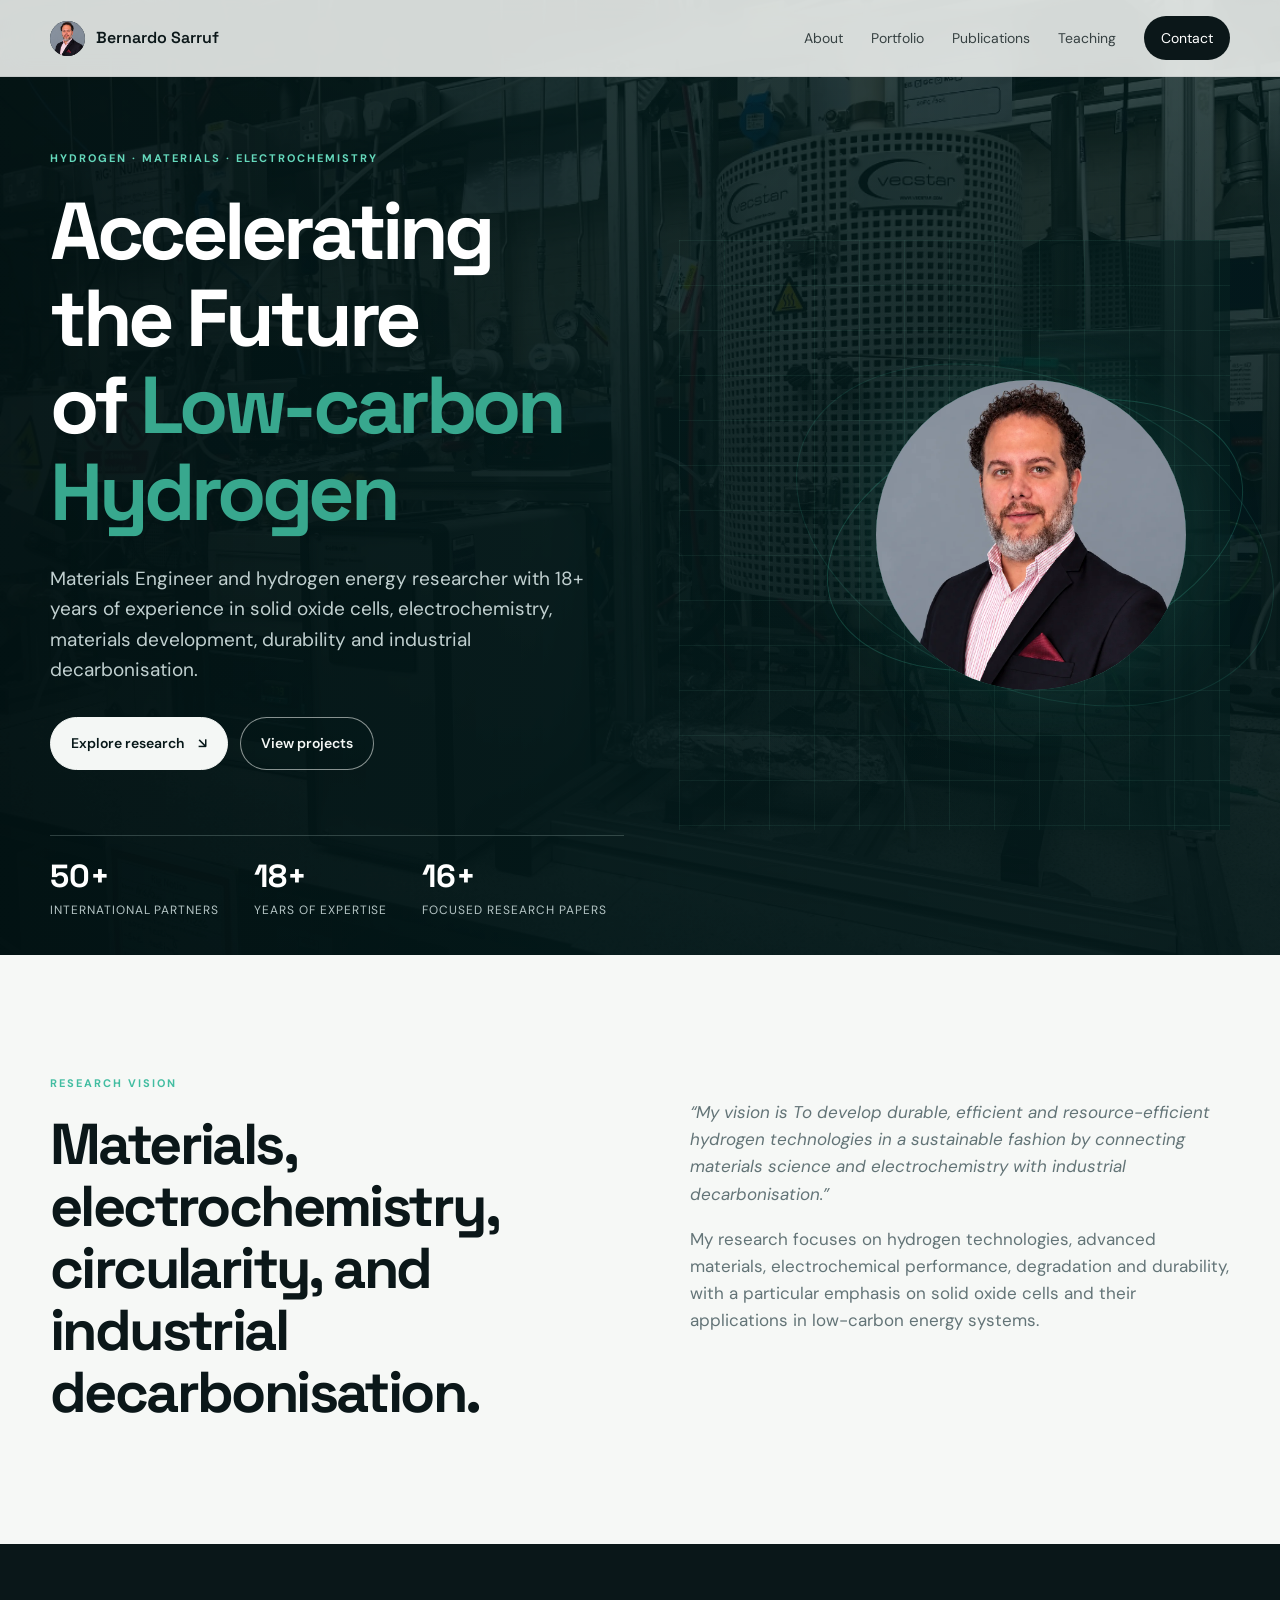
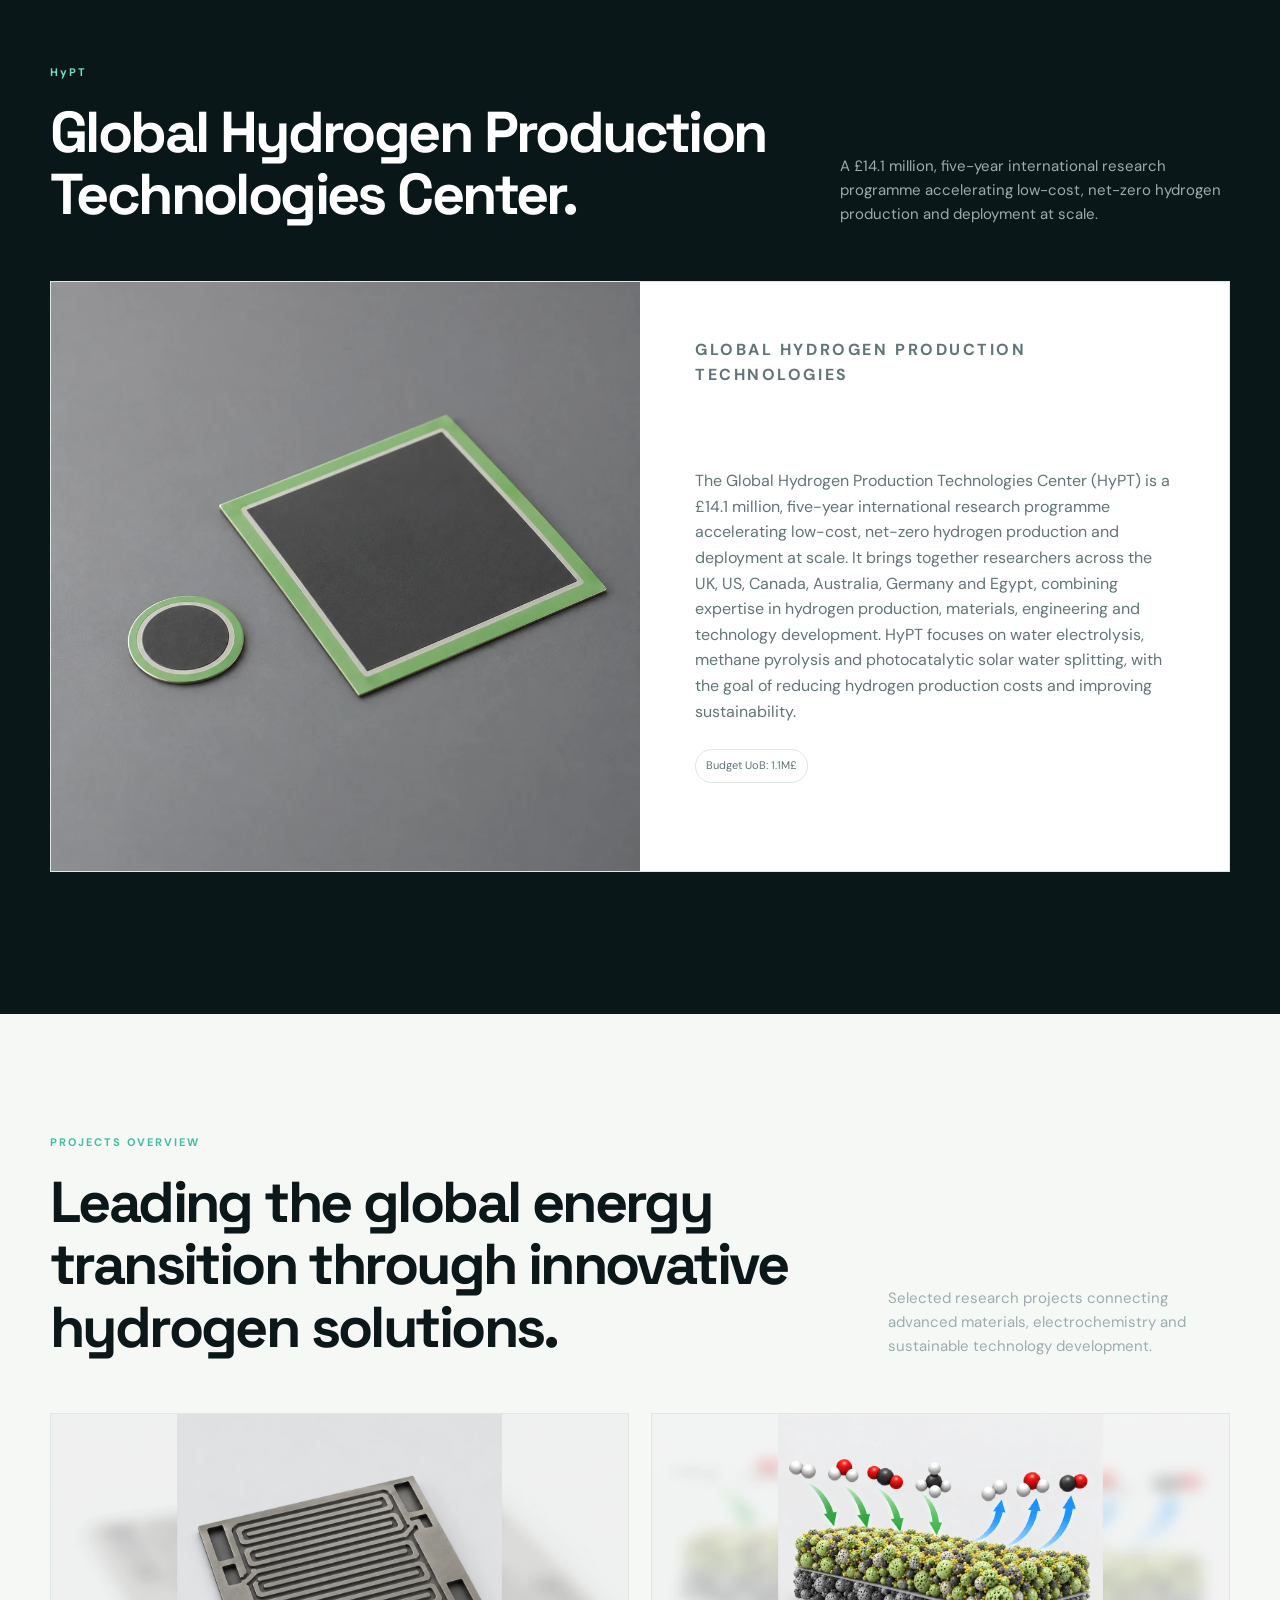
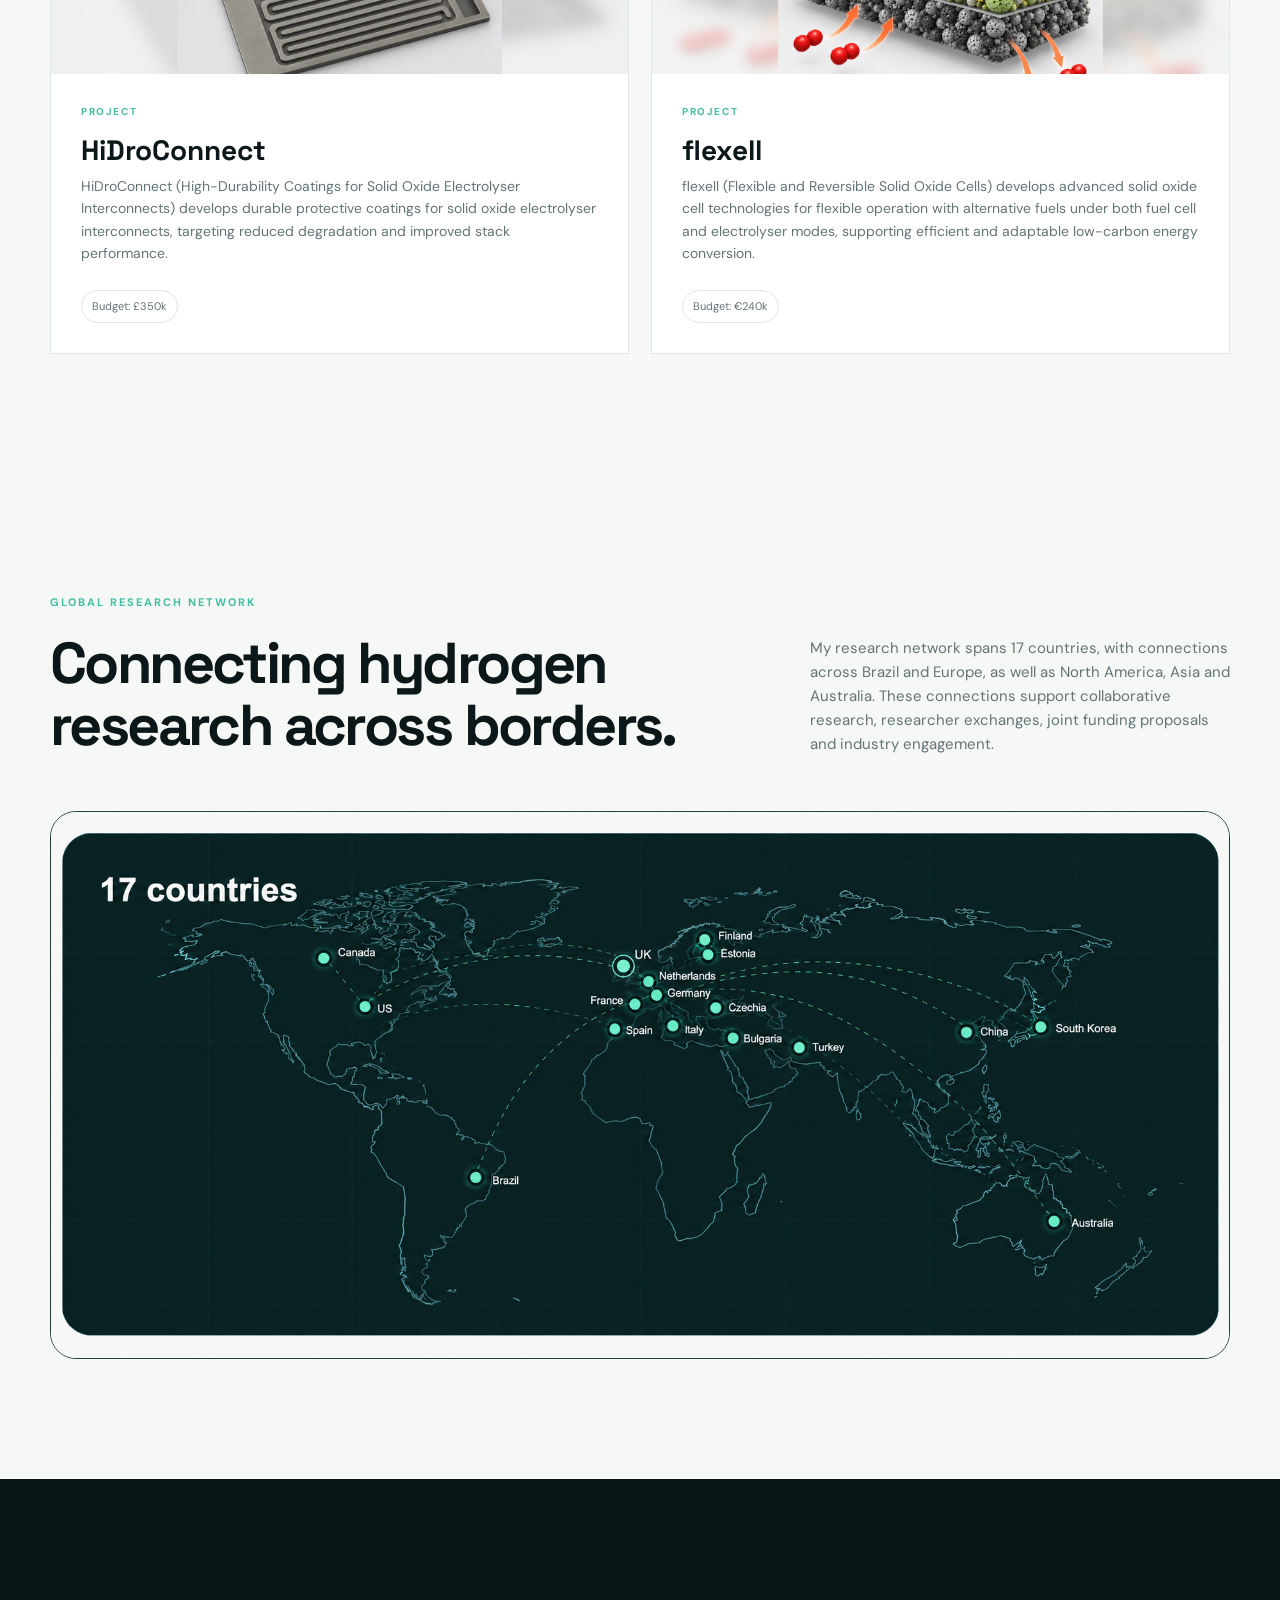
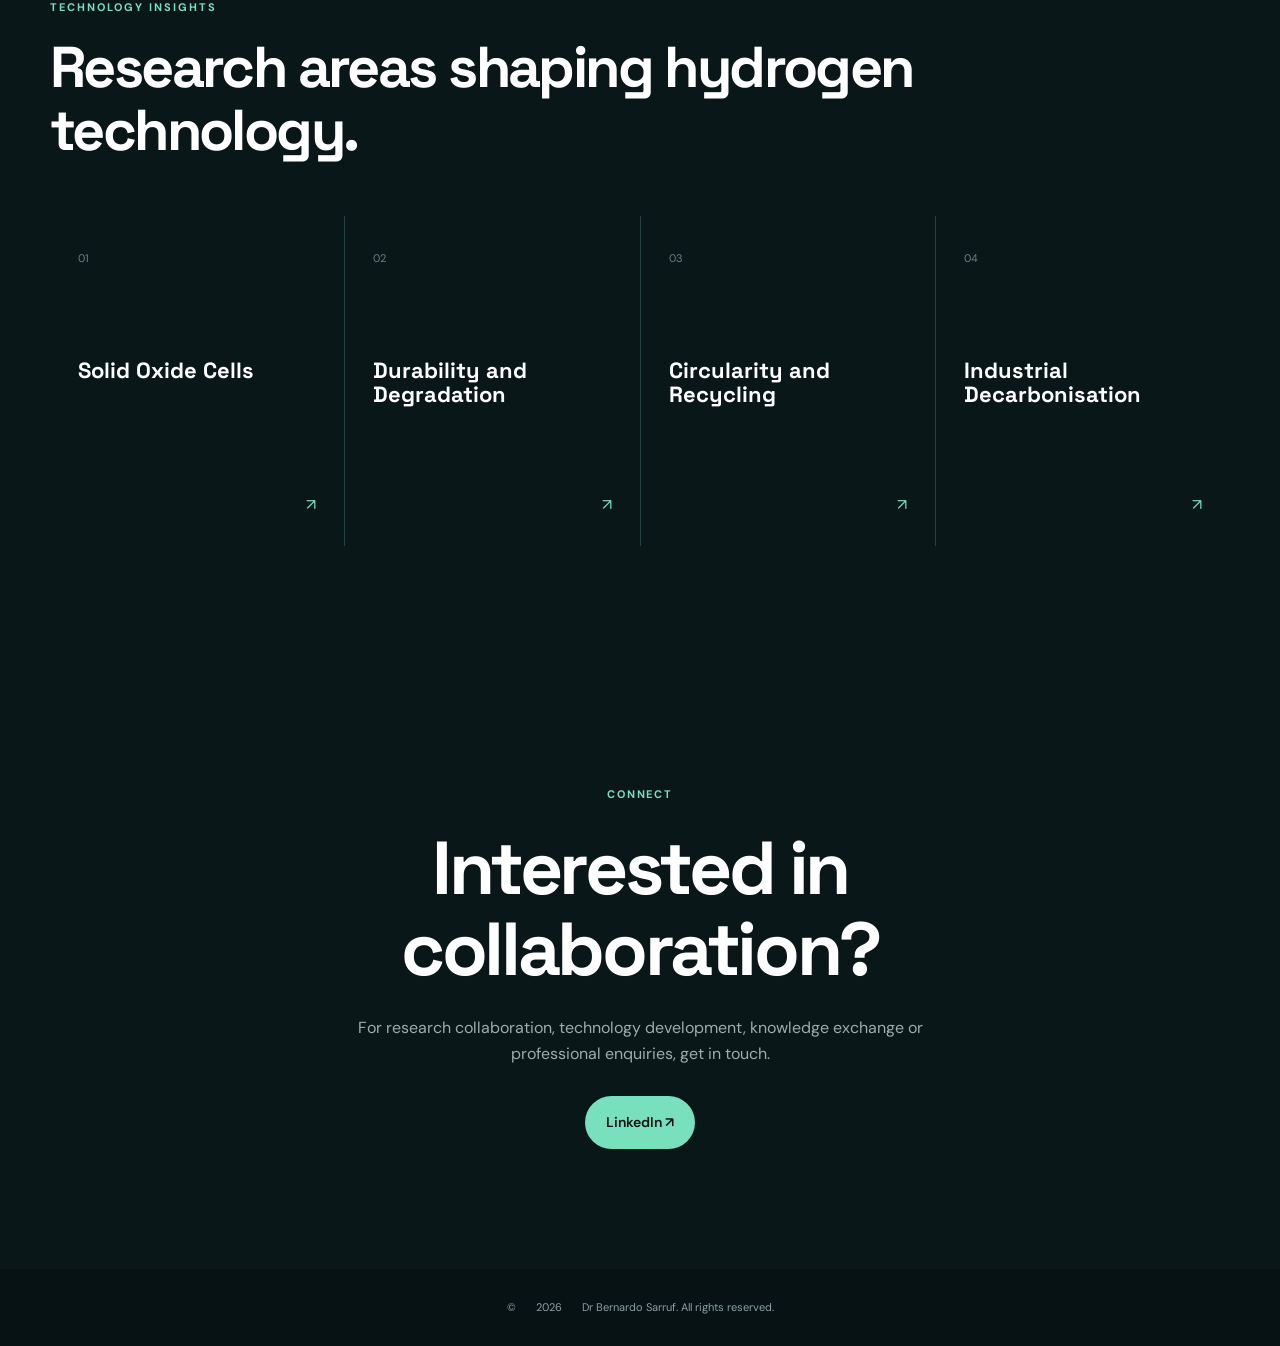
==== index.html @ 714302b7 "Add files via upload" ====
<!DOCTYPE html>
<html lang="en">
<head>
  <meta charset="UTF-8">
  <meta name="viewport" content="width=device-width, initial-scale=1.0">
  <meta name="description" content="Dr Bernardo Sarruf — low-carbon hydrogen research, solid oxide cells, electrochemistry, materials science and industrial decarbonisation.">
  <title>Dr Bernardo Sarruf | Low-Carbon Hydrogen Research</title>
  <link rel="preconnect" href="https://fonts.googleapis.com">
  <link rel="preconnect" href="https://fonts.gstatic.com" crossorigin>
  <link href="https://fonts.googleapis.com/css2?family=DM+Sans:wght@400;500;600;700&family=Space+Grotesk:wght@400;500;600;700&display=swap" rel="stylesheet">
  <link rel="stylesheet" href="css/style.css">
</head>
<body>
  <header class="site-header" id="top">
    <nav class="nav container" aria-label="Main navigation">
      <a class="brand" href="index.html" aria-label="Bernardo Sarruf home">
        <span class="brand-mark"><img src="assets/bernardo-header.png" alt="Dr Bernardo Sarruf"></span>
        <span>Bernardo Sarruf</span>
      </a>
      <button class="menu-toggle" aria-label="Open menu" aria-expanded="false">☰</button>
      <div class="nav-links">
        <a href="about.html">About</a>
        <a href="projects.html">Portfolio</a>
        <a href="research.html">Publications</a>
        <a href="teaching.html">Teaching</a>
        <a class="nav-cta" href="contact.html">Contact</a>
      </div>
    </nav>
  </header>

  <main>
    <!-- HERO — content transferred from the Wix Home -->
    <section class="hero">
      <div class="hero-grid container">
        <div class="hero-copy">
          <p class="eyebrow">HYDROGEN · MATERIALS · ELECTROCHEMISTRY</p>
          <h1>Accelerating the Future<br>of <span>Low-carbon Hydrogen</span></h1>
          <p class="hero-text">
            Materials Engineer and hydrogen energy researcher with 18+ years of experience in solid oxide cells, electrochemistry, materials development, durability and industrial decarbonisation.
          </p>
          <div class="hero-actions">
            <a class="button button-primary" href="research.html">Explore research <span>↘</span></a>
            <a class="button button-ghost" href="projects.html">View projects</a>
          </div>
          <div class="hero-meta">
            <div><strong>50+</strong><span>International Partners</span></div>
            <div><strong>18+</strong><span>Years of Expertise</span></div>
            <div><strong>16+</strong><span>Focused Research Papers</span></div>
          </div>
        </div>
        <div class="hero-visual hero-photo" aria-label="Hydrogen research laboratory and Dr Bernardo Sarruf">
          <div class="hero-photo-overlay"></div>
          <div class="hero-portrait-wrap">
            <div class="hero-portrait-ring"></div>
            <img class="hero-portrait" src="assets/bernardo-portrait.webp" alt="Dr Bernardo Sarruf" fetchpriority="high">
          </div>
          <div class="hero-photo-orbit orbit-a"></div>
          <div class="hero-photo-orbit orbit-b"></div>
        </div>
      </div>
    </section>

    <!-- RESEARCH VISION -->
    <section class="section intro-section" id="vision">
      <div class="container two-col">
        <div>
          <p class="eyebrow">RESEARCH VISION</p>
          <h2>Materials, electrochemistry, circularity, and industrial decarbonisation.</h2>
        </div>
        <div class="section-copy research-vision-copy">
          <p>
            <em>“My vision is To develop durable, efficient and resource-efficient hydrogen technologies in a sustainable fashion by connecting materials science and electrochemistry with industrial decarbonisation.”</em>
          </p>
          <p>
            My research focuses on hydrogen technologies, advanced materials, electrochemical performance, degradation and durability, with a particular emphasis on solid oxide cells and their applications in low-carbon energy systems.
          </p>
        </div>
      </div>
    </section>

    <!-- HYPT -->
    <section class="section dark-section" id="hypt">
      <div class="container">
        <div class="section-heading">
          <div>
            <p class="eyebrow light">HyPT</p>
            <h2>Global Hydrogen Production Technologies Center.</h2>
          </div>
          <p class="heading-note">A £14.1 million, five-year international research programme accelerating low-cost, net-zero hydrogen production and deployment at scale.</p>
        </div>
        <div class="feature-project">
          <div class="project-visual hydrogencent scroll-image">
            <img src="assets/projects/hypt.webp" alt="Hydrogen production technology illustration" loading="lazy">
          </div>
          <div class="project-content">
            <p class="project-tag">GLOBAL HYDROGEN PRODUCTION TECHNOLOGIES</p>
            <h3>HyPT</h3>
            <p>
              The Global Hydrogen Production Technologies Center (HyPT) is a £14.1 million, five-year international research programme accelerating low-cost, net-zero hydrogen production and deployment at scale. It brings together researchers across the UK, US, Canada, Australia, Germany and Egypt, combining expertise in hydrogen production, materials, engineering and technology development. HyPT focuses on water electrolysis, methane pyrolysis and photocatalytic solar water splitting, with the goal of reducing hydrogen production costs and improving sustainability.
            </p>
            <div class="project-facts"><span>Budget UoB: 1.1M£</span></div>
          </div>
        </div>
      </div>
    </section>

    <!-- PROJECTS OVERVIEW -->
    <section class="section" id="projects">
      <div class="container">
        <div class="section-heading">
          <div>
            <p class="eyebrow">PROJECTS OVERVIEW</p>
            <h2>Leading the global energy transition through innovative hydrogen solutions.</h2>
          </div>
          <p class="heading-note">Selected research projects connecting advanced materials, electrochemistry and sustainable technology development.</p>
        </div>

        <div class="project-grid">
          <article class="project-card">
            <div class="mini-visual image-visual scroll-image"><img src="assets/projects/hidroconnect.webp" alt="HiDroConnect coated interconnect illustration" loading="lazy"></div>
            <div class="project-body">
              <p class="project-tag">PROJECT</p>
              <h3>HiDroConnect</h3>
              <p>HiDroConnect (High-Durability Coatings for Solid Oxide Electrolyser Interconnects) develops durable protective coatings for solid oxide electrolyser interconnects, targeting reduced degradation and improved stack performance.</p>
              <div class="project-facts"><span>Budget: £350k</span></div>
            </div>
          </article>
          <article class="project-card">
            <div class="mini-visual image-visual scroll-image"><img src="assets/projects/flexell.webp" alt="FLEXELL solid oxide cell illustration" loading="lazy"></div>
            <div class="project-body">
              <p class="project-tag">PROJECT</p>
              <h3>flexell</h3>
              <p>flexell (Flexible and Reversible Solid Oxide Cells) develops advanced solid oxide cell technologies for flexible operation with alternative fuels under both fuel cell and electrolyser modes, supporting efficient and adaptable low-carbon energy conversion.</p>
              <div class="project-facts"><span>Budget: €240k</span></div>
            </div>
          </article>
        </div>
      </div>
    </section>

    <!-- GLOBAL NETWORK — retains the map from the original ZIP -->
    <section class="section network-section" id="network">
      <div class="container">
        <div class="network-head">
          <div>
            <p class="eyebrow">GLOBAL RESEARCH NETWORK</p>
            <h2>Connecting hydrogen research across borders.</h2>
          </div>
          <p>My research network spans 17 countries, with connections across Brazil and Europe, as well as North America, Asia and Australia. These connections support collaborative research, researcher exchanges, joint funding proposals and industry engagement.</p>
        </div>
        <div class="map-card network-map-card scroll-image">
          <img src="assets/network-map.png" alt="Research network across 17 countries including Brazil, the UK, European countries, North America, China, South Korea, Turkey and Australia" loading="lazy">
        </div>
      </div>
    </section>

    <!-- TECHNOLOGY INSIGHTS -->
    <section class="section dark-section" id="insights">
      <div class="container">
        <div class="section-heading">
          <div>
            <p class="eyebrow light">TECHNOLOGY INSIGHTS</p>
            <h2>Research areas shaping hydrogen technology.</h2>
          </div>
        </div>
        <div class="research-grid">
          <article class="research-card">
            <span class="card-number">01</span>
            <h3>Solid Oxide Cells</h3>
            <ul class="research-details">
              <li>Materials development</li>
              <li>Characterisation</li>
              <li>Electrochemical Assessment</li>
            </ul>
            <span class="card-arrow">↗</span>
          </article>
          <article class="research-card">
            <span class="card-number">02</span>
            <h3>Durability and Degradation</h3>
            <ul class="research-details">
              <li>Long term Assessment</li>
              <li>Degradation rate</li>
              <li>Durability improvement</li>
            </ul>
            <span class="card-arrow">↗</span>
          </article>
          <article class="research-card">
            <span class="card-number">03</span>
            <h3>Circularity and Recycling</h3>
            <ul class="research-details">
              <li>Cell scrap recycling</li>
              <li>Stack End of Life recycling</li>
            </ul>
            <span class="card-arrow">↗</span>
          </article>
          <article class="research-card">
            <span class="card-number">04</span>
            <h3>Industrial Decarbonisation</h3>
            <ul class="research-details">
              <li>Iron ore enrichment</li>
              <li>Direct iron oxide reduction</li>
            </ul>
            <span class="card-arrow">↗</span>
          </article>
        </div>
      </div>
    </section>

    <section class="cta-section" id="contact">
      <div class="container cta-inner">
        <p class="eyebrow light">CONNECT</p>
        <h2>Interested in collaboration?</h2>
        <p>For research collaboration, technology development, knowledge exchange or professional enquiries, get in touch.</p>
        <div class="cta-actions">
          <a class="button button-light" href="https://www.linkedin.com/in/bernardo-sarruf/" target="_blank" rel="noopener">LinkedIn ↗</a>
        </div>
      </div>
    </section>
  </main>

  <footer class="footer"><div class="container footer-inner">© <span id="year"></span> Dr Bernardo Sarruf. All rights reserved.</div></footer>

  <script src="js/script.js"></script>
</body>
</html>
---- css/style.css ----
*{box-sizing:border-box;margin:0;padding:0}
:root{--ink:#0b1719;--muted:#637477;--line:#dfe7e5;--paper:#f6f8f6;--white:#fff;--accent:#78e0bd;--accent2:#42bda1;--dark:#0a1719;--max:1180px}
html{scroll-behavior:smooth}
body{font-family:"DM Sans",sans-serif;color:var(--ink);background:var(--paper);line-height:1.6}
h1,h2,h3,.brand{font-family:"Space Grotesk",sans-serif}
h1,h2,h3{line-height:1.08}
a{color:inherit;text-decoration:none}
.container{width:min(calc(100% - 48px),var(--max));margin:auto}
.site-header{position:fixed;z-index:20;top:0;left:0;right:0;background:rgba(246,248,246,.86);backdrop-filter:blur(14px);border-bottom:1px solid rgba(11,23,25,.08)}
.nav{height:76px;display:flex;align-items:center;justify-content:space-between}
.brand{font-weight:600;display:flex;align-items:center;gap:11px}
.brand-mark{width:35px;height:35px;border-radius:50%;display:grid;place-items:center;background:var(--ink);color:var(--accent);font-size:12px;font-weight:700}
.nav-links{display:flex;gap:28px;align-items:center;font-size:14px}
.nav-links a{opacity:.78;transition:.2s}.nav-links a:hover{opacity:1}.nav-links a.active{opacity:1;font-weight:700}
.nav-cta{background:var(--ink);color:#fff!important;padding:11px 17px;border-radius:100px;opacity:1!important;transition:transform .2s,box-shadow .25s,background .25s}.nav-cta:hover{transform:translateY(-1px);background:#142527;box-shadow:0 0 18px rgba(120,224,189,.22),0 5px 18px rgba(11,23,25,.16)}
.menu-toggle{display:none;border:0;background:none;font-size:24px}
.hero{min-height:100vh;padding:150px 0 35px;position:relative;overflow:hidden;background:#061b1c url("../assets/lab-background.webp") center center/cover no-repeat;color:#fff}.hero:before{content:"";position:absolute;inset:0;background:linear-gradient(90deg,rgba(2,18,19,.94) 0%,rgba(3,24,25,.84) 45%,rgba(3,25,26,.70) 100%),linear-gradient(180deg,rgba(8,76,65,.20),rgba(2,18,19,.84));pointer-events:none}.hero-grid,.hero-bottom{position:relative;z-index:1}
.hero-grid{display:grid;grid-template-columns:1.02fr .98fr;gap:55px;align-items:center;min-height:650px}
.eyebrow{font-size:11px;font-weight:700;letter-spacing:.18em;color:var(--accent2);margin-bottom:20px}
.eyebrow.light{color:var(--accent)}
.hero .eyebrow{color:#65d9bc}.hero h1{color:#fff;font-size:clamp(48px,6.3vw,82px);letter-spacing:-.055em;max-width:760px}
.hero h1 span{color:#38a88e}
.hero-text{font-size:19px;color:#c1d0d0;max-width:650px;margin:28px 0 32px}
.hero-actions{display:flex;gap:12px;flex-wrap:wrap}.hero .button-primary{background:#f4f7f5;color:#071819;border-color:#f4f7f5}.hero .button-ghost{color:#f4f7f5;border-color:rgba(244,247,245,.55);background:rgba(4,24,25,.18)}
.button{display:inline-flex;align-items:center;gap:14px;border-radius:100px;padding:14px 20px;font-weight:600;font-size:14px;border:1px solid transparent;transition:.2s}
.button-primary{background:var(--ink);color:#fff}.button-primary:hover{transform:translateY(-2px)}
.button-ghost{border-color:var(--line)}.button-ghost:hover{border-color:var(--ink)}
.hero-meta{display:flex;gap:35px;margin-top:65px;padding-top:24px;border-top:1px solid rgba(197,221,219,.22)}
.hero-meta div{display:flex;flex-direction:column}.hero-meta strong{font-family:"Space Grotesk";font-size:32px;line-height:1}.hero-meta span{font-size:12px;color:#b5c5c5;text-transform:uppercase;letter-spacing:.08em;margin-top:9px}
.hero-visual{height:590px;position:relative;border:0;border-radius:32px;overflow:visible;background:transparent;box-shadow:none}
.hero-photo-overlay{position:absolute;inset:0;background:transparent}
.hero-photo:after{content:"";position:absolute;inset:0;background:linear-gradient(90deg,transparent 0%,rgba(7,28,29,.08) 45%,rgba(5,30,30,.76) 100%);pointer-events:none}
.hero-portrait-wrap{position:absolute;z-index:3;width:310px;height:310px;right:8%;top:50%;transform:translateY(-50%);border-radius:50%;display:grid;place-items:center;overflow:hidden;background:rgba(4,27,28,.42);box-shadow:0 0 80px rgba(56,168,142,.18)}
.hero-portrait-ring{position:absolute;inset:-2px;border:2px solid rgba(92,226,193,.82);border-radius:50%;box-shadow:0 0 30px rgba(92,226,193,.18)}
.hero-portrait{width:100%;height:100%;object-fit:cover;border-radius:50%;object-position:50% 44%;transform:scale(1.12);filter:saturate(.92) contrast(1.03)}
.hero-photo-orbit{position:absolute;z-index:2;border:1px solid rgba(71,204,174,.22);border-radius:50%;pointer-events:none}
.hero-photo-orbit.orbit-a{width:430px;height:250px;right:-20px;top:50%;transform:translateY(-50%) rotate(-18deg)}
.hero-photo-orbit.orbit-b{width:500px;height:310px;right:-55px;top:50%;transform:translateY(-50%) rotate(22deg);border-color:rgba(71,204,174,.13)}
.hero-visual:before{content:"";position:absolute;inset:0;z-index:1;background-image:linear-gradient(rgba(120,224,189,.07) 1px,transparent 1px),linear-gradient(90deg,rgba(120,224,189,.07) 1px,transparent 1px);background-size:45px 45px;pointer-events:none}

.hero-bottom{display:flex;align-items:center;gap:15px;font-size:9px;letter-spacing:.15em;color:var(--muted)}.scroll-line{width:55px;height:1px;background:var(--line)}
.section{padding:120px 0}.two-col{display:grid;grid-template-columns:1fr 1fr;gap:100px}
h2{font-size:clamp(38px,4.5vw,62px);letter-spacing:-.045em}
.section-copy{color:var(--muted);font-size:17px}.research-vision-copy{padding-top:24px}.section-copy p+p{margin-top:18px}
.link-row{margin-top:30px;color:var(--ink);font-weight:600}.link-row a:hover{text-decoration:underline}
.dark-section{background:var(--dark);color:#fff}.section-heading,.network-head{display:flex;justify-content:space-between;gap:60px;align-items:end;margin-bottom:55px}.heading-note{max-width:390px;color:#9eacad;font-size:15px}
.research-grid{display:grid;grid-template-columns:repeat(4,1fr);gap:1px;background:#294043}
.research-card{background:var(--dark);min-height:330px;padding:28px;position:relative;transition:.25s;overflow:hidden}.research-card:hover{background:#112426;transform:translateY(-4px)}
.card-number{font-size:11px;color:#688184}.research-card h3{font-size:22px;margin:90px 0 0;transition:.25s}.research-details{list-style:none;margin:22px 0 0;padding:0;color:#9eacad;font-size:14px;line-height:1.8;opacity:0;transform:translateY(12px);transition:.3s ease;pointer-events:none}.research-details li{position:relative;padding-left:15px}.research-details li:before{content:"";position:absolute;left:0;top:.72em;width:4px;height:4px;border-radius:50%;background:var(--accent)}.research-card:hover h3{margin-top:45px}.research-card:hover .research-details{opacity:1;transform:translateY(0)}.card-arrow{position:absolute;right:28px;bottom:28px;color:var(--accent);transition:.25s}.research-card:hover .card-arrow{transform:translate(3px,-3px)}
.feature-project{display:grid;grid-template-columns:1fr 1fr;border:1px solid var(--line);background:#fff;margin-bottom:22px}.project-visual{min-height:390px;position:relative;display:grid;place-items:center;overflow:hidden;background:#0d2426;color:var(--accent)}.project-visual img{width:100%;height:100%;object-fit:cover;display:block}.project-visual.hydrogencent{background:#eef2f0}.project-visual.hydrogencent img{object-fit:cover}.project-visual>span{font:600 80px "Space Grotesk";letter-spacing:-.07em;position:relative;z-index:2}.rings{position:absolute;width:500px;height:500px;border:1px solid rgba(120,224,189,.25);border-radius:50%}.rings:before,.rings:after{content:"";position:absolute;border:1px solid rgba(120,224,189,.18);border-radius:50%;inset:70px}.rings:after{inset:145px}.project-content{padding:55px}.project-tag{font-size:10px;letter-spacing:.16em;font-weight:700;color:var(--accent2);margin-bottom:15px}.project-content h3{font-size:38px;margin-bottom:18px}.project-content>p{color:var(--muted);font-size:16px}.project-facts{display:flex;flex-wrap:wrap;gap:8px;margin-top:25px}.project-facts span{font-size:11px;border:1px solid var(--line);border-radius:30px;padding:7px 10px;color:var(--muted)}
.project-grid{display:grid;grid-template-columns:1fr 1fr;gap:22px}.project-card{background:#fff;border:1px solid var(--line)}.mini-visual{height:260px;display:grid;place-items:center;position:relative;overflow:hidden}.mini-visual img{width:100%;height:100%;object-fit:cover;display:block}.image-visual{background:#eef2f0}.mini-visual span{font:600 44px "Space Grotesk";position:relative;z-index:2}.coating{background:#e2eee9;color:#143d36}.coating:before{content:"";position:absolute;width:330px;height:330px;border-radius:50%;border:50px solid rgba(66,189,161,.13)}.coating span span{color:#42bda1}.flexell{background:#17292c;color:#baffea}.flexell:before{content:"";position:absolute;width:520px;height:120px;border:1px solid rgba(120,224,189,.35);border-radius:50%;transform:rotate(-25deg)}.project-body{padding:30px}.project-body h3{font-size:28px;margin-bottom:10px}.project-body p:not(.project-tag){color:var(--muted);font-size:14px}
.publications{background:#e8eeeb}.publication-panel{background:#fff;border:1px solid var(--line);padding:30px}.publication-stat{display:flex;align-items:end;gap:15px;padding-bottom:25px;border-bottom:1px solid var(--line)}.publication-stat strong{font:600 56px "Space Grotesk";color:var(--accent2)}.publication-stat span{font-size:12px;color:var(--muted);padding-bottom:9px}.pub-placeholder{padding:65px 20px}.pub-year{font-size:10px;letter-spacing:.16em;color:var(--accent2);font-weight:700}.pub-placeholder h3{font-size:29px;margin:15px 0 10px}.pub-placeholder p{color:var(--muted);font-size:14px;margin-bottom:20px}.pub-placeholder a{font-weight:600;font-size:14px}.button-dark{background:var(--ink);color:#fff;margin-top:30px}
.network-section{background:var(--paper)}.network-head>p{max-width:420px;color:var(--muted);font-size:15px}.map-card{height:430px;position:relative;overflow:hidden;border-radius:26px;background:#0d2022;border:1px solid #254144}.network-map-card{height:auto;aspect-ratio:1840/854;background:#0d2022}.network-map-card img{width:100%;height:100%;display:block;object-fit:cover}.network-countries{display:flex;flex-wrap:wrap;gap:8px;margin-top:16px}.network-countries span{font-size:10px;letter-spacing:.02em;color:var(--muted);border:1px solid var(--line);border-radius:30px;padding:6px 9px;background:#fff}.map-grid{position:absolute;inset:0;background-image:linear-gradient(rgba(120,224,189,.055) 1px,transparent 1px),linear-gradient(90deg,rgba(120,224,189,.055) 1px,transparent 1px);background-size:40px 40px}.map-title{position:absolute;left:30px;top:28px;font-size:10px;letter-spacing:.16em;color:#8ca2a3}.map-point{position:absolute;color:#c8ffeb;font-size:12px;display:flex;align-items:center;gap:8px}.map-point:before{content:"";width:9px;height:9px;border-radius:50%;background:var(--accent);box-shadow:0 0 0 7px rgba(120,224,189,.1)}.uk{left:50%;top:31%}.eu{left:63%;top:36%}.br{left:38%;top:66%}.na{left:20%;top:37%}.au{left:79%;top:71%}.map-lines{position:absolute;inset:0;width:100%;height:100%;pointer-events:none}.map-lines path{fill:none;stroke:rgba(120,224,189,.35);stroke-width:1;stroke-dasharray:5 8}
.cta-section{padding:120px 0;background:var(--dark);color:#fff}.cta-inner{text-align:center;max-width:780px}.cta-inner .eyebrow{margin-bottom:25px}.cta-inner h2{font-size:clamp(46px,6vw,75px)}.cta-inner>p:not(.eyebrow){color:#9eacad;max-width:580px;margin:25px auto 30px}.button-light{background:var(--accent);color:#071214;transition:transform .2s,box-shadow .25s,filter .25s}.button-light:hover{transform:translateY(-2px);filter:brightness(1.06);box-shadow:0 0 22px rgba(120,224,189,.35),0 6px 20px rgba(0,0,0,.16)}.button-outline-light{border-color:#456164;color:#fff}.button-outline-light:hover{border-color:#fff}
.footer{background:#071214;color:#8da0a2;padding:30px 0;font-size:11px}.footer-inner{display:flex;justify-content:center;align-items:center;text-align:center;gap:20px}.footer span{display:inline}
@media(max-width:900px){.nav-links{gap:16px}.hero-grid,.two-col{grid-template-columns:1fr}.hero-grid{padding-top:20px}.hero-visual{height:480px}.hero-portrait-wrap{width:250px;height:250px;right:8%}.research-grid{grid-template-columns:1fr 1fr}.feature-project{grid-template-columns:1fr}.project-grid{grid-template-columns:1fr}.two-col{gap:45px}.section-heading,.network-head{align-items:start;flex-direction:column;gap:20px}}
@media(max-width:650px){.container{width:min(calc(100% - 30px),var(--max))}.nav{height:66px}.menu-toggle{display:block}.nav-links{display:none;position:absolute;top:66px;left:15px;right:15px;background:#fff;border:1px solid var(--line);padding:20px;flex-direction:column;align-items:stretch;border-radius:16px;box-shadow:0 15px 40px rgba(0,0,0,.1)}.nav-links.open{display:flex}.nav-cta{text-align:center}.hero{padding-top:110px}.hero-grid{min-height:auto}.hero .eyebrow{color:#65d9bc}.hero h1{color:#fff;font-size:48px}.hero-text{font-size:16px}.hero-meta{gap:15px;flex-wrap:wrap;margin-top:40px}.hero-meta strong{font-size:23px}.hero-meta span{font-size:9px}.hero-visual{height:400px}.hero-portrait-wrap{width:210px;height:210px;right:50%;top:62%;transform:translate(50%,-50%)}.hero-photo-orbit.orbit-a{width:290px;height:180px}.hero-photo-orbit.orbit-b{width:340px;height:220px}.node{font-size:9px}.node-a{left:6%}.node-b{right:5%}.node-c{left:5%}.node-d{right:4%}.section{padding:80px 0}.research-grid{grid-template-columns:1fr}.research-card{min-height:260px}.icon{margin:40px 0 25px}.project-visual{min-height:280px}.project-visual>span{font-size:55px}.project-content{padding:30px}.project-content h3{font-size:29px}.mini-visual{height:210px}.map-card{height:360px}.map-point{font-size:10px}.footer-inner{flex-direction:column}}
.page-hero{padding:160px 0 90px;background:var(--dark);color:#fff}.page-hero h1{font-size:clamp(52px,7vw,88px);max-width:850px;letter-spacing:-.055em}.page-hero h1 span{color:var(--accent)}.page-hero p:not(.eyebrow){color:#a7b6b7;max-width:650px;font-size:18px;margin-top:25px}.breadcrumb{font-size:10px;letter-spacing:.14em;color:#789091;margin-bottom:30px}.breadcrumb a{color:inherit;text-decoration:none;transition:color .2s}.breadcrumb a:hover{color:var(--accent)}.detail-section{padding:100px 0}.detail-grid{display:grid;grid-template-columns:repeat(2,1fr);gap:22px;margin-top:55px}.detail-card{padding:35px;background:#fff;border:1px solid var(--line)}.detail-card h3{font-size:23px;margin-bottom:12px}.detail-card p{font-size:14px;color:var(--muted)}

/* Refined homepage interactions */
.feature-project .project-content h3{font-size:44px}
.scroll-image{will-change:transform,opacity;transition:transform .9s cubic-bezier(.2,.7,.2,1),opacity .9s ease}
.scroll-image:not(.is-visible){opacity:0;transform:translateY(42px) scale(.97)}
.scroll-image.is-visible{opacity:1;transform:translateY(0) scale(1)}
.cta-actions{display:flex;justify-content:center;align-items:center}
.credentials-section .achievement-grid{display:grid;grid-template-columns:repeat(3,1fr);gap:35px;text-align:center}.credentials-section .achievement-grid strong{font-size:42px;line-height:1;font-family:"Space Grotesk"}
.credentials-section .achievement-grid span{display:block;margin-top:10px;font-size:14px}
@media(max-width:650px){.credentials-section .achievement-grid{grid-template-columns:1fr;gap:28px}.hero-meta strong{font-size:27px}.hero-meta span{font-size:10px;margin-top:7px}.feature-project .project-content h3{font-size:34px}.credentials-section .achievement-grid strong{font-size:34px}}

/* Publications page */
.publications-hero{padding-bottom:105px}
.publications-section{padding:105px 0 125px;background:var(--paper)}
.publications-intro{display:grid;grid-template-columns:1fr auto;gap:60px;align-items:end;margin-bottom:55px}
.publications-intro h2{max-width:650px}
.publication-count{display:flex;align-items:flex-end;gap:15px;padding:0 4px 8px 30px;border-left:1px solid var(--line)}
.publication-count strong{font:600 58px/1 "Space Grotesk";color:var(--accent2)}
.publication-count span{font-size:11px;line-height:1.35;letter-spacing:.08em;text-transform:uppercase;color:var(--muted);padding-bottom:5px}
.publication-list{border-top:1px solid var(--line)}
.publication-year{padding:38px 0 14px;font-size:11px;font-weight:700;letter-spacing:.18em;color:var(--accent2)}
.publication-item{display:grid;grid-template-columns:55px 1fr auto;gap:25px;align-items:center;padding:28px 0;border-bottom:1px solid var(--line);transition:padding .25s ease,background .25s ease}
.publication-item:hover{padding-left:14px;padding-right:14px;background:#fff}
.publication-index{font:500 13px "Space Grotesk";color:#8a9a9b}
.publication-main h3{font:600 20px/1.25 "Space Grotesk";letter-spacing:-.015em;max-width:850px}
.publication-main p{margin-top:9px;color:var(--muted);font-size:12px;line-height:1.55}
.publication-main em{font-style:normal;color:#405557}
.publication-link{font-size:11px;font-weight:700;letter-spacing:.08em;color:var(--accent2);white-space:nowrap;border:1px solid var(--line);border-radius:100px;padding:9px 13px;transition:.2s}
.publication-link:hover{color:var(--ink);border-color:var(--accent2);box-shadow:0 0 16px rgba(120,224,189,.18);transform:translateY(-1px)}
@media(max-width:700px){.publications-intro{grid-template-columns:1fr;gap:28px}.publication-count{border-left:0;border-top:1px solid var(--line);padding:20px 0 0}.publication-item{grid-template-columns:35px 1fr;gap:14px}.publication-link{grid-column:2;justify-self:start;margin-top:2px}.publication-main h3{font-size:18px}.publications-section{padding:80px 0 95px}}

/* About page — professional journey */
.about-hero{padding-bottom:105px}
.about-hero p:not(.eyebrow){max-width:760px}
.about-intro{background:var(--paper)}
.about-intro-grid{align-items:start}
.about-story{padding:115px 0}
.story-light{background:var(--paper)}
.story-mid{background:#e9efec}
.story-dark{background:var(--dark);color:#fff}
.story-grid{display:grid;grid-template-columns:1fr 1fr;gap:90px;align-items:center}
.story-grid-reverse{grid-template-columns:1.02fr .98fr}
.story-grid-reverse .story-text{order:2}
.story-grid-reverse .story-image{order:1}
.story-text{max-width:590px}
.story-text h2{font-size:clamp(38px,4.2vw,58px);margin-bottom:25px}
.story-text p:not(.eyebrow){color:var(--muted);font-size:16px;margin-top:17px}
.story-dark .story-text p:not(.eyebrow){color:#a8b6b7}
.story-image{margin:0;overflow:hidden;border-radius:24px;border:1px solid rgba(11,23,25,.08);background:#dfe7e5;box-shadow:0 18px 45px rgba(11,23,25,.10)}
.story-dark .story-image{border-color:#294043;box-shadow:0 20px 50px rgba(0,0,0,.25)}
.story-image img{display:block;width:100%;height:500px;object-fit:cover;transition:transform .8s cubic-bezier(.2,.7,.2,1)}
.story-image.wide img{height:430px}
.story-image:hover img{transform:scale(1.025)}
.story-image figcaption{padding:13px 17px;font-size:10px;letter-spacing:.03em;color:var(--muted);background:#fff}
.story-dark .story-image figcaption{background:#0f2022;color:#8ea1a2}
.story-image.scroll-image{will-change:transform,opacity;transition:transform .9s cubic-bezier(.2,.7,.2,1),opacity .9s ease}
.story-image.scroll-image:not(.is-visible){opacity:0;transform:translateY(42px) scale(.97)}
.story-image.scroll-image.is-visible{opacity:1;transform:translateY(0) scale(1)}
@media(max-width:900px){.story-grid,.story-grid-reverse{grid-template-columns:1fr;gap:45px}.story-grid-reverse .story-text,.story-grid-reverse .story-image{order:initial}.story-text{max-width:none}.story-image img,.story-image.wide img{height:390px}}
@media(max-width:650px){.about-story{padding:80px 0}.story-image img,.story-image.wide img{height:300px}.story-text h2{font-size:38px}}

/* Teaching page */
.teaching-hero{padding-bottom:105px}
.teaching-hero p:not(.eyebrow){max-width:780px}
.teaching-intro{background:var(--paper)}
.teaching-intro-grid{align-items:start}
.teaching-story{padding:115px 0}
.teaching-development{background:var(--paper)}
.testimonials-section{padding:120px 0;background:#e9efec}
.testimonials-heading{align-items:end;margin-bottom:55px}
.testimonials-heading>p{max-width:470px;color:var(--muted);font-size:15px}
.testimonial-grid{display:grid;grid-template-columns:repeat(2,1fr);gap:24px;align-items:start}
.testimonial-card{background:#fff;border:1px solid var(--line);border-radius:24px;padding:34px;box-shadow:0 15px 40px rgba(11,23,25,.06)}
.testimonial-card-featured{grid-column:1 / -1}
.testimonial-top{display:flex;justify-content:space-between;align-items:flex-start;gap:20px;margin-bottom:25px;padding-bottom:20px;border-bottom:1px solid var(--line)}
.testimonial-top h3{font:600 24px/1.1 "Space Grotesk";letter-spacing:-.02em}
.testimonial-top p{margin-top:7px;color:var(--muted);font-size:12px}
.testimonial-link{font-size:10px;font-weight:700;letter-spacing:.08em;text-transform:uppercase;color:var(--accent2);white-space:nowrap;border:1px solid var(--line);border-radius:100px;padding:8px 11px;transition:.2s}
.testimonial-link:hover{color:var(--ink);border-color:var(--accent2);box-shadow:0 0 16px rgba(120,224,189,.18);transform:translateY(-1px)}
.testimonial-card blockquote{margin:0}
.testimonial-card blockquote p{font-size:14px;line-height:1.75;color:#46585a;margin:0 0 17px}
.testimonial-card blockquote p:last-child{margin-bottom:0}
.testimonial-card-featured blockquote{columns:2;column-gap:45px}
.testimonial-card-featured blockquote p{break-inside:avoid}
@media(max-width:900px){.testimonial-grid{grid-template-columns:1fr}.testimonial-card-featured{grid-column:auto}.testimonial-card-featured blockquote{columns:1}}
@media(max-width:650px){.teaching-story{padding:80px 0}.testimonials-section{padding:80px 0}.testimonial-card{padding:25px}.testimonial-top{flex-direction:column}.testimonial-link{align-self:flex-start}}

/* About page image gallery */
.about-gallery{background:var(--paper);padding-top:105px;padding-bottom:115px}
.about-gallery .section-heading{display:grid;grid-template-columns:1.15fr .85fr;gap:70px;align-items:end;margin-bottom:48px}
.about-gallery .section-heading h2{margin:0;max-width:700px}
.about-gallery .section-heading>p{max-width:520px;margin:0;color:var(--muted);line-height:1.8}
.about-gallery-grid{display:grid;grid-template-columns:repeat(4,1fr);grid-auto-rows:210px;gap:16px}
.about-gallery-item{margin:0;overflow:hidden;border-radius:20px;background:#dfe7e5;border:1px solid rgba(11,23,25,.08);box-shadow:0 15px 38px rgba(11,23,25,.08);will-change:transform,opacity;transition:transform .9s cubic-bezier(.2,.7,.2,1),opacity .9s ease}
.about-gallery-item img{display:block;width:100%;height:100%;object-fit:cover;transition:transform .8s cubic-bezier(.2,.7,.2,1)}
.about-gallery-item:hover img{transform:scale(1.025)}
.about-gallery-item.gallery-landscape{grid-column:span 2}
.about-gallery-item.gallery-portrait{grid-row:span 2}
.about-gallery-item.scroll-image:not(.is-visible){opacity:0;transform:translateY(42px) scale(.97)}
.about-gallery-item.scroll-image.is-visible{opacity:1;transform:translateY(0) scale(1)}
@media(max-width:900px){.about-gallery .section-heading{grid-template-columns:1fr;gap:20px}.about-gallery-grid{grid-template-columns:repeat(2,1fr);grid-auto-rows:220px}.about-gallery-item.gallery-landscape{grid-column:span 2}.about-gallery-item.gallery-portrait{grid-row:span 2}}
@media(max-width:650px){.about-gallery{padding-top:80px;padding-bottom:85px}.about-gallery-grid{grid-template-columns:1fr;grid-auto-rows:300px}.about-gallery-item.gallery-landscape,.about-gallery-item.gallery-portrait{grid-column:span 1;grid-row:span 1}}

/* Contact page */
.contact-form-section{padding:110px 0 120px;background:var(--paper)}
.contact-form-grid{display:grid;grid-template-columns:.78fr 1.22fr;gap:90px;align-items:start}
.contact-form-intro{max-width:500px;padding-top:8px}
.contact-form-intro h2{font-size:clamp(42px,4.5vw,62px);margin-bottom:25px}
.contact-form-intro>p:last-child{color:var(--muted);font-size:16px;line-height:1.8}
.contact-form{background:#fff;border:1px solid var(--line);padding:40px;box-shadow:0 18px 45px rgba(11,23,25,.06)}
.form-field{margin-bottom:24px}
.form-field label{display:block;font:600 13px/1.2 "Space Grotesk",sans-serif;margin-bottom:9px}
.form-field input,.form-field textarea{width:100%;border:1px solid #cfdad7;background:#fbfcfb;color:var(--ink);font:400 15px/1.5 "DM Sans",sans-serif;padding:13px 14px;border-radius:2px;outline:none;transition:border-color .2s,box-shadow .2s,background .2s}
.form-field textarea{resize:vertical;min-height:170px}
.form-field input:focus,.form-field textarea:focus{border-color:var(--accent2);background:#fff;box-shadow:0 0 0 3px rgba(66,189,161,.10)}
.form-submit{cursor:pointer;border:0;margin-top:2px;padding:14px 22px}
.form-submit span{font-size:17px}
.form-honeypot{position:absolute!important;left:-9999px!important;width:1px!important;height:1px!important;opacity:0!important;pointer-events:none!important}
@media(max-width:900px){.contact-form-grid{grid-template-columns:1fr;gap:50px}.contact-form-intro{max-width:700px}}
@media(max-width:650px){.contact-form-section{padding:80px 0 90px}.contact-form{padding:25px}.contact-form-intro h2{font-size:40px}}

/* Portfolio */
.portfolio-section{padding:105px 0 115px;background:var(--paper)}
.portfolio-project{display:grid;grid-template-columns:1fr 1fr;gap:0;margin-bottom:28px;border:1px solid var(--line);overflow:hidden;border-radius:24px;box-shadow:0 18px 45px rgba(11,23,25,.08)}
.portfolio-project:last-child{margin-bottom:0}
.portfolio-project-dark{background:var(--dark);color:#fff}
.portfolio-project-light{background:#fff;color:var(--ink)}
.portfolio-project:nth-child(even) .portfolio-image{order:2}
.portfolio-project:nth-child(even) .portfolio-copy{order:1}
.portfolio-project-full{grid-template-columns:1fr}
.portfolio-project-full .portfolio-copy{grid-column:1/-1}
.portfolio-image{min-height:520px;overflow:hidden;background:#dfe7e5}
.portfolio-image img{width:100%;height:100%;min-height:520px;object-fit:cover;display:block;transition:transform .9s cubic-bezier(.2,.7,.2,1)}
.portfolio-project:hover .portfolio-image img{transform:scale(1.025)}
.portfolio-copy{padding:55px 55px 52px}
.portfolio-copy h2{font:600 clamp(38px,4vw,58px) "Space Grotesk",sans-serif;letter-spacing:-.045em;margin:0 0 22px}
.project-logo-title{height:88px;display:flex;align-items:center;margin-bottom:22px}
.project-logo{display:block;width:auto;height:auto;object-fit:contain}
.project-logo-white{filter:brightness(0) invert(1);max-width:210px;max-height:78px}
.project-logo-hypt{max-width:250px;max-height:92px}
.project-logo-flexell{max-width:170px;max-height:64px}
.project-logo-hidro{max-width:215px;max-height:64px}

.portfolio-copy p:not(.project-tag){font-size:15px;line-height:1.78;margin:0 0 18px;color:var(--muted)}
.portfolio-project-dark .portfolio-copy p:not(.project-tag){color:#a8b6b7}
.portfolio-facts{display:flex;flex-wrap:wrap;gap:10px;margin-top:28px}
.portfolio-facts span{font-size:12px;line-height:1.4;padding:9px 13px;border-radius:30px;border:1px solid rgba(11,23,25,.14);color:var(--muted)}
.portfolio-project-dark .portfolio-facts span{border-color:#294043;color:#b9c6c7}
.portfolio-facts strong{font-weight:700;margin-right:4px;color:var(--ink)}
.portfolio-project-dark .portfolio-facts strong{color:#fff}
@media(max-width:900px){
  .portfolio-project{grid-template-columns:1fr}
  .portfolio-project:nth-child(even) .portfolio-image,.portfolio-project:nth-child(even) .portfolio-copy{order:initial}
  .portfolio-image,.portfolio-image img{min-height:380px;height:380px}
  .portfolio-copy{padding:40px}
}
@media(max-width:650px){
  .portfolio-section{padding:80px 0 85px}
  .portfolio-project{border-radius:18px}
  .portfolio-image,.portfolio-image img{min-height:280px;height:280px}
  .portfolio-copy{padding:30px 25px}
  .portfolio-copy h2{font-size:38px}
  .project-logo-title{height:72px}
  .project-logo-white{max-width:175px;max-height:64px}
  .project-logo-hypt{max-width:205px;max-height:76px}
  .project-logo-flexell{max-width:145px;max-height:54px}
  .project-logo-hidro{max-width:185px;max-height:56px}
}

/* Header portrait mark */
.brand-mark{overflow:hidden;padding:0;flex:0 0 35px}
.brand-mark img{width:100%;height:100%;display:block;object-fit:cover;object-position:50% 28%;border-radius:50%;transform:scale(1.12)}
.brand:hover{text-decoration:none}
.brand>span:last-child{color:var(--ink)}

/* Portfolio project links and flexell branding */
.portfolio-project-link{font-size:12px;line-height:1.4;padding:9px 13px;border-radius:30px;border:1px solid rgba(11,23,25,.14);color:var(--ink);text-decoration:none;display:inline-flex;align-items:center;transition:background .2s,border-color .2s,transform .2s}
.portfolio-project-link:hover{background:rgba(66,189,161,.10);border-color:var(--accent2);text-decoration:none;transform:translateY(-1px)}
.portfolio-project-dark .portfolio-project-link{border-color:#294043;color:#fff}
.portfolio-project-dark .portfolio-project-link:hover{background:rgba(66,189,161,.10);border-color:var(--accent2)}

/* Portfolio project image logos */
.portfolio-image{position:relative}
.portfolio-project-full .portfolio-image{min-height:440px}
.portfolio-project-full .portfolio-image img{min-height:440px}
@media(max-width:900px){
  .portfolio-project-full .portfolio-image,.portfolio-project-full .portfolio-image img{min-height:380px;height:380px}
}
@media(max-width:650px){
  .portfolio-project-full .portfolio-image,.portfolio-project-full .portfolio-image img{min-height:280px;height:280px}
}
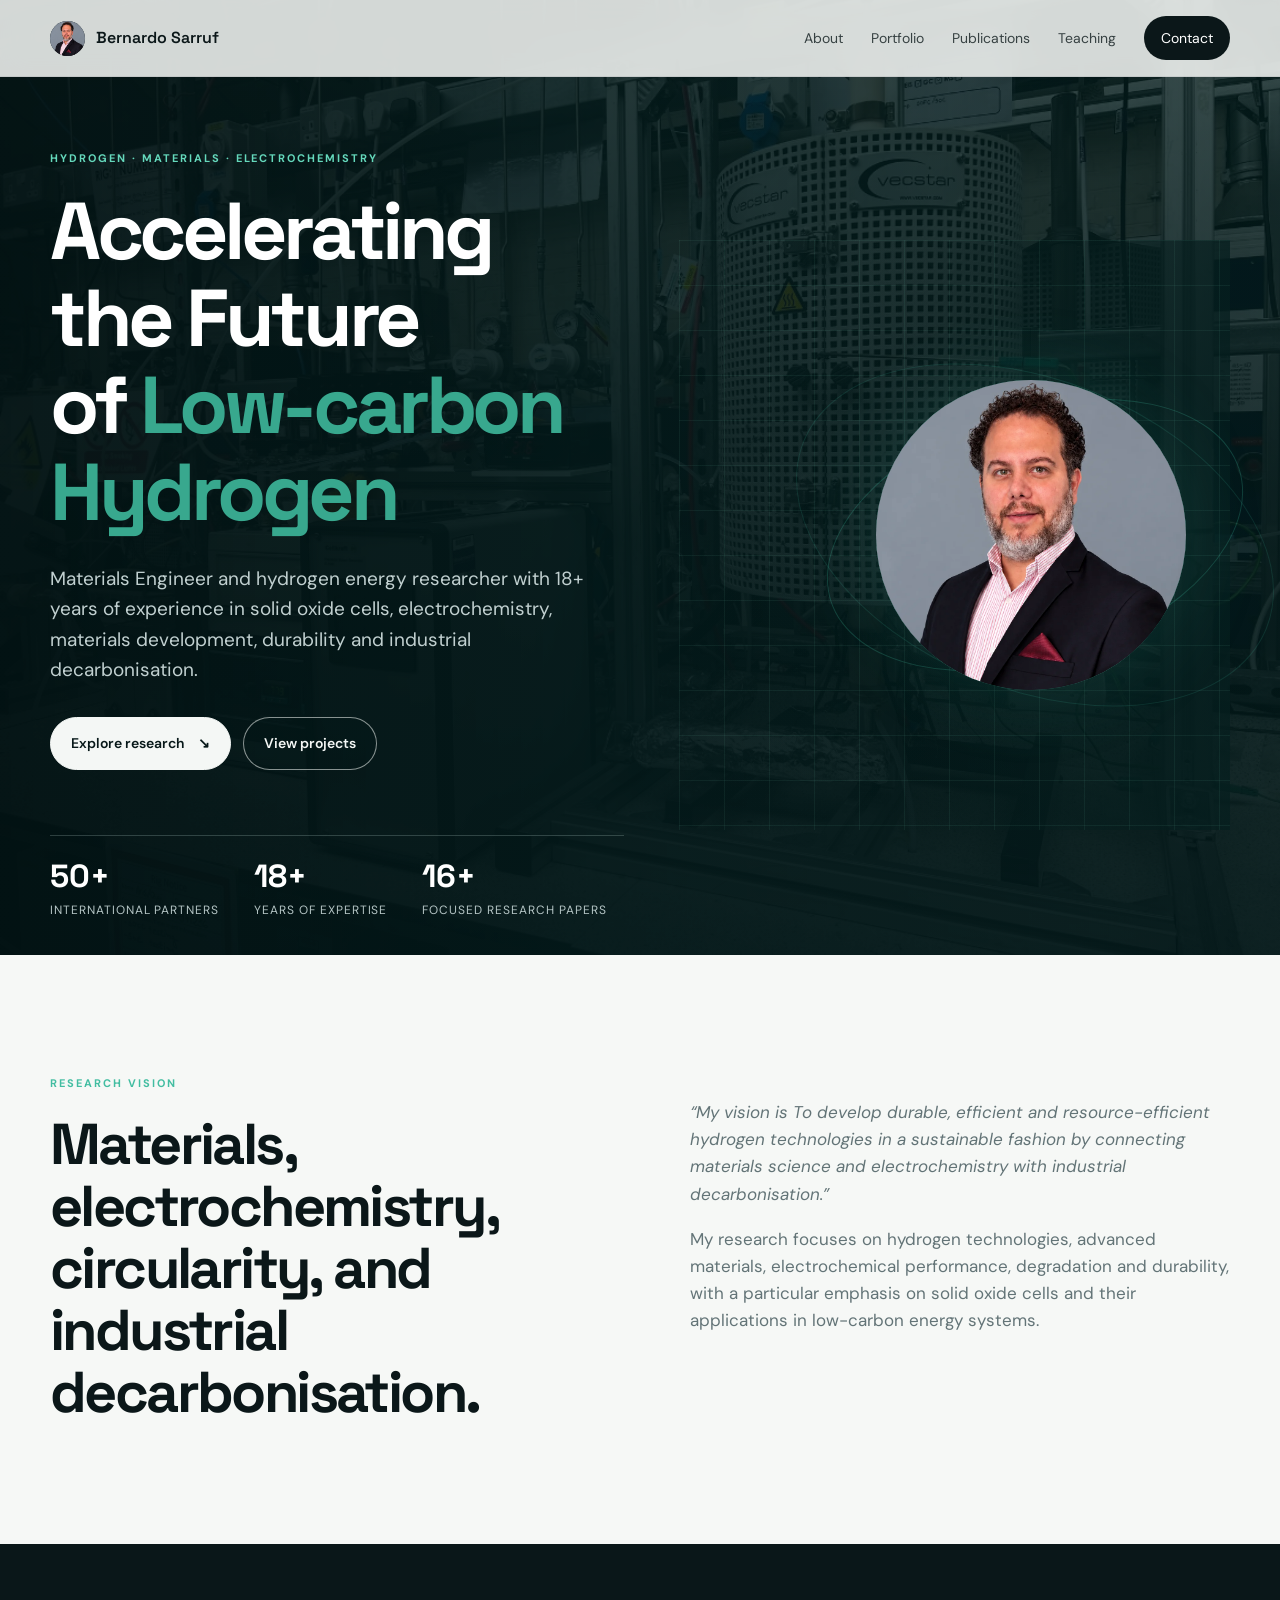
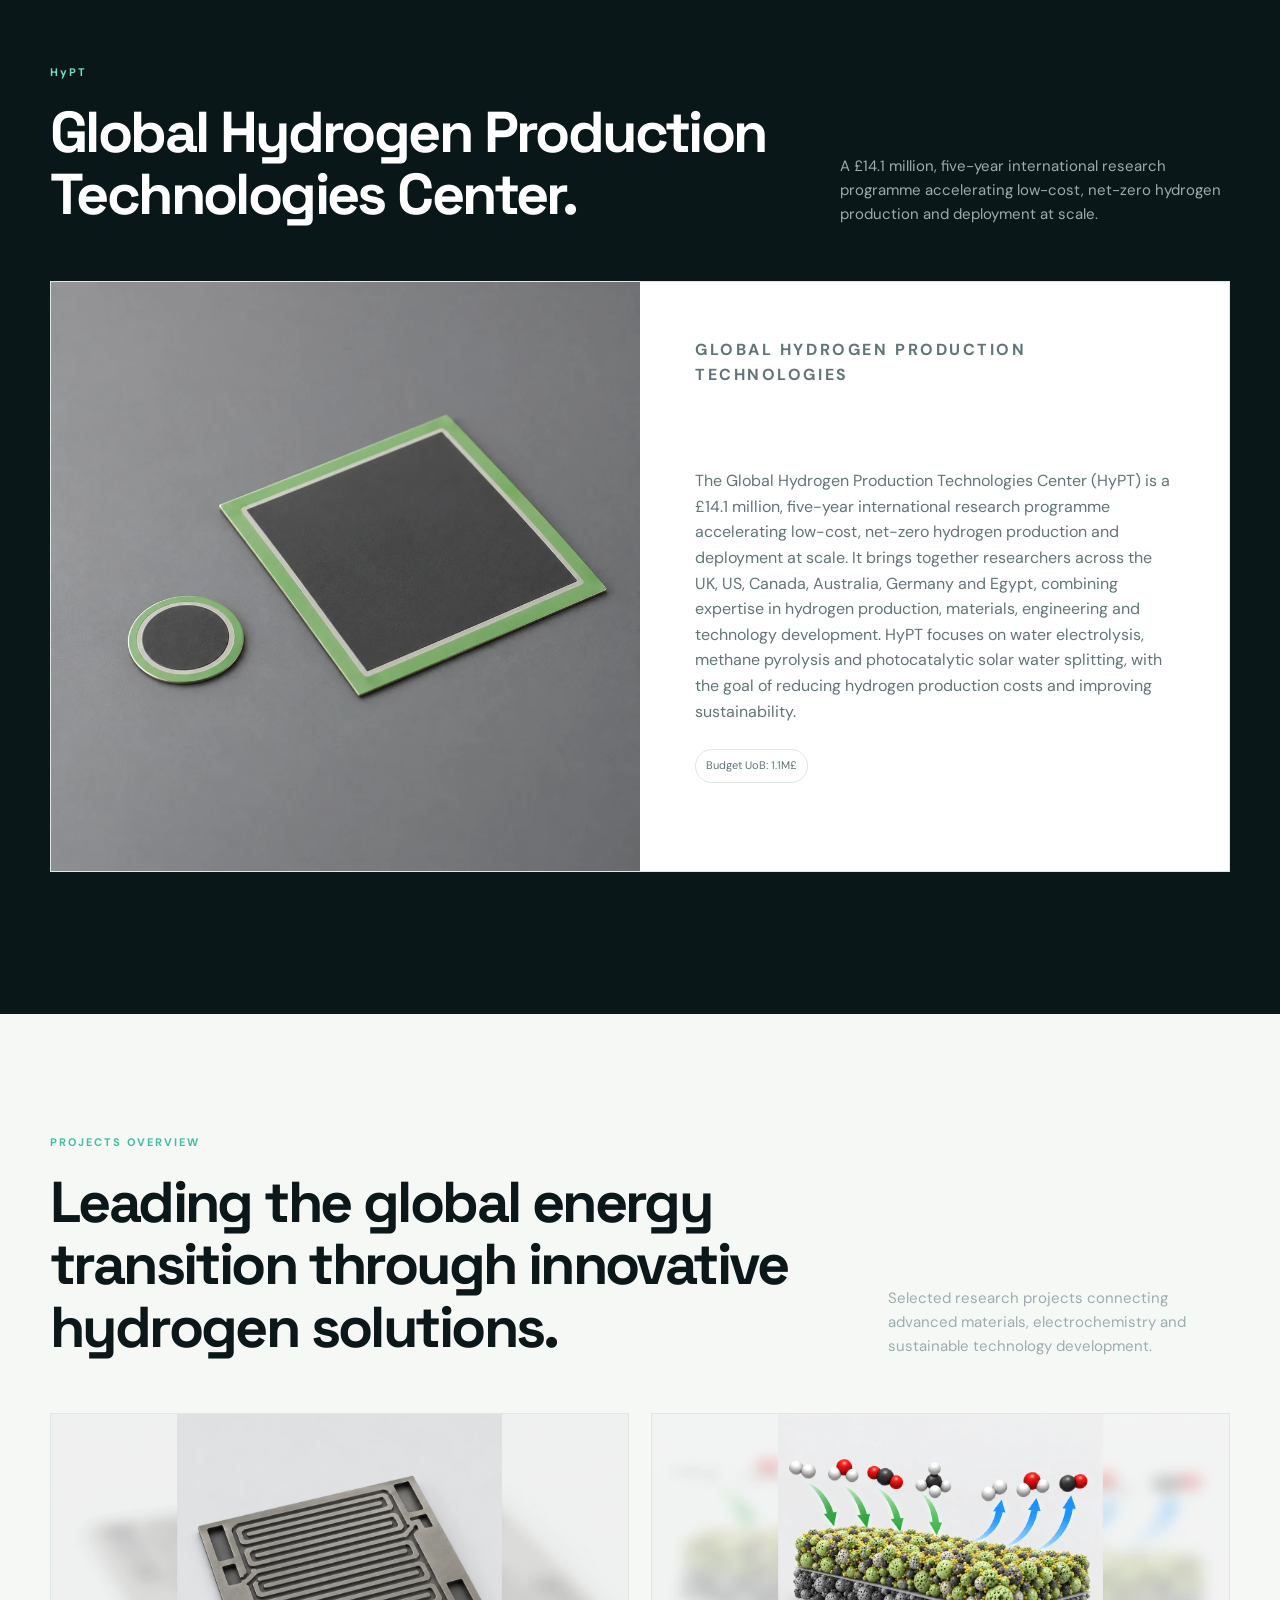
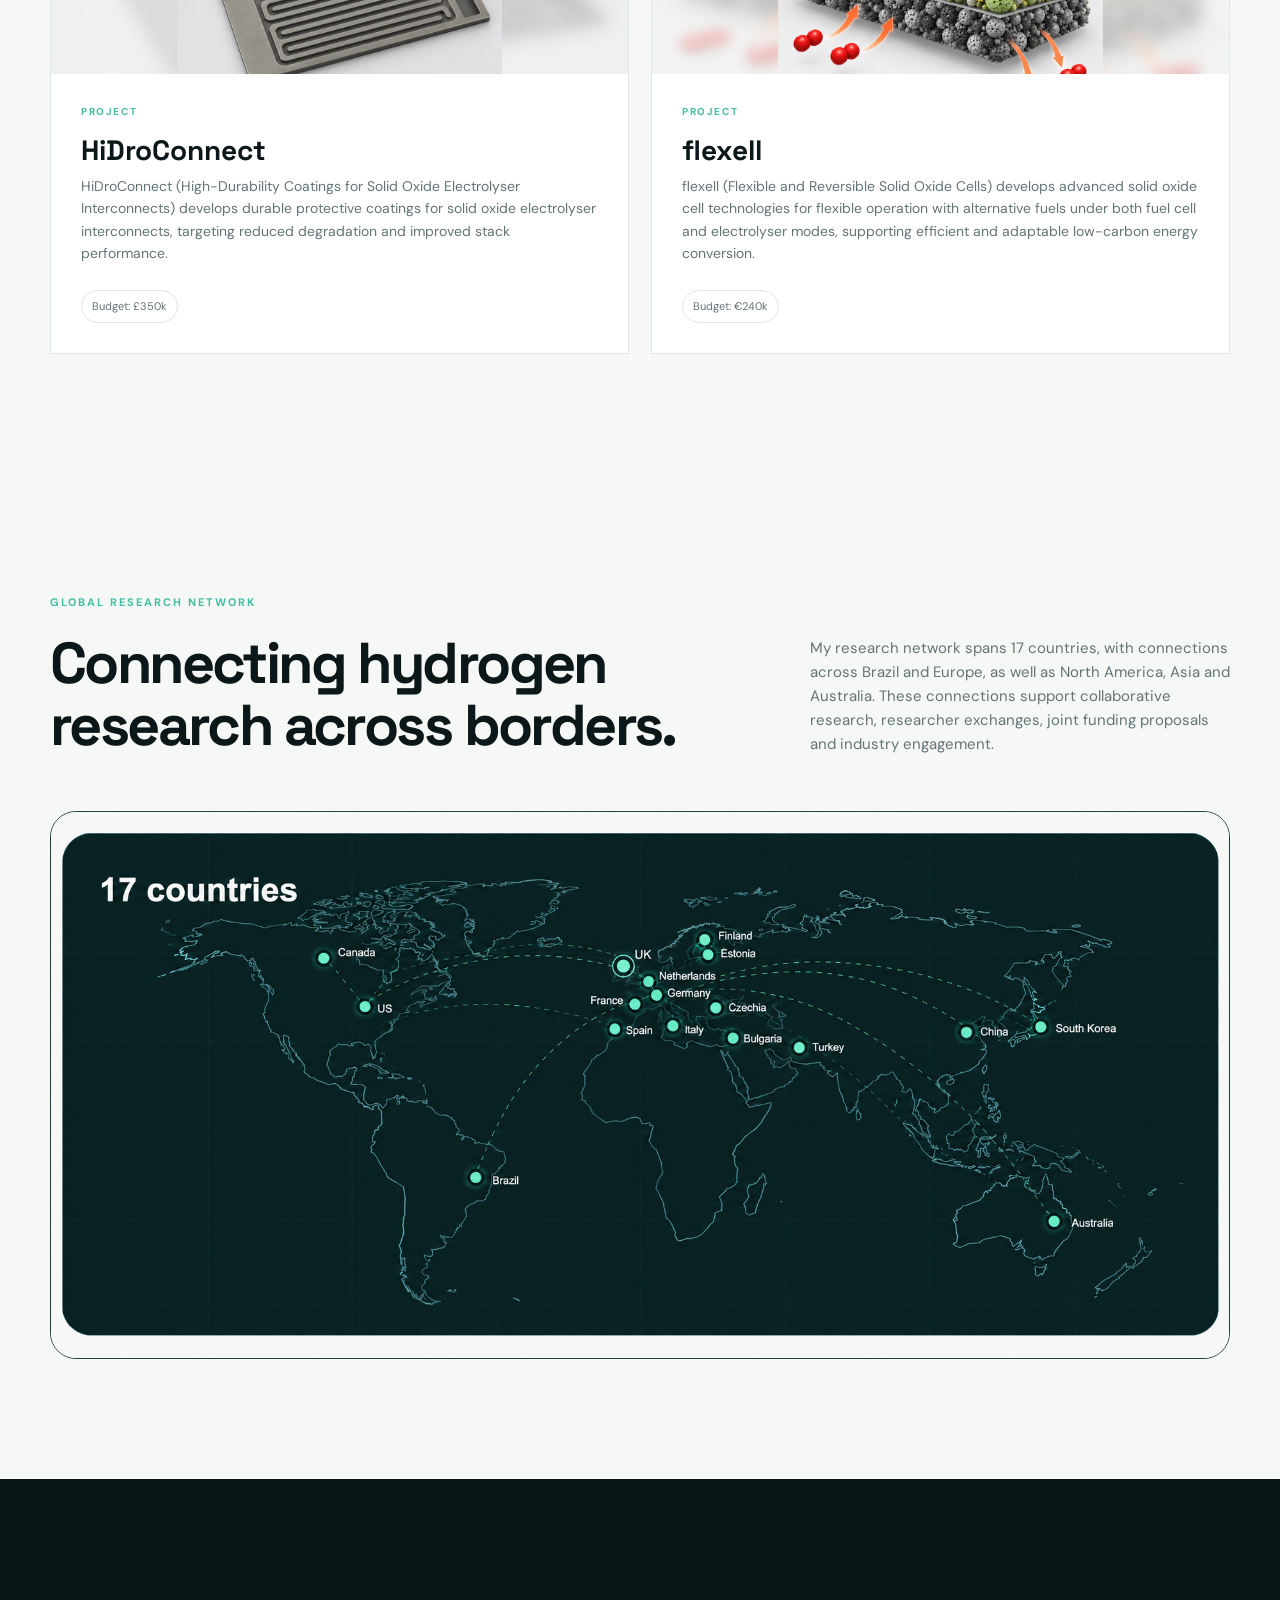
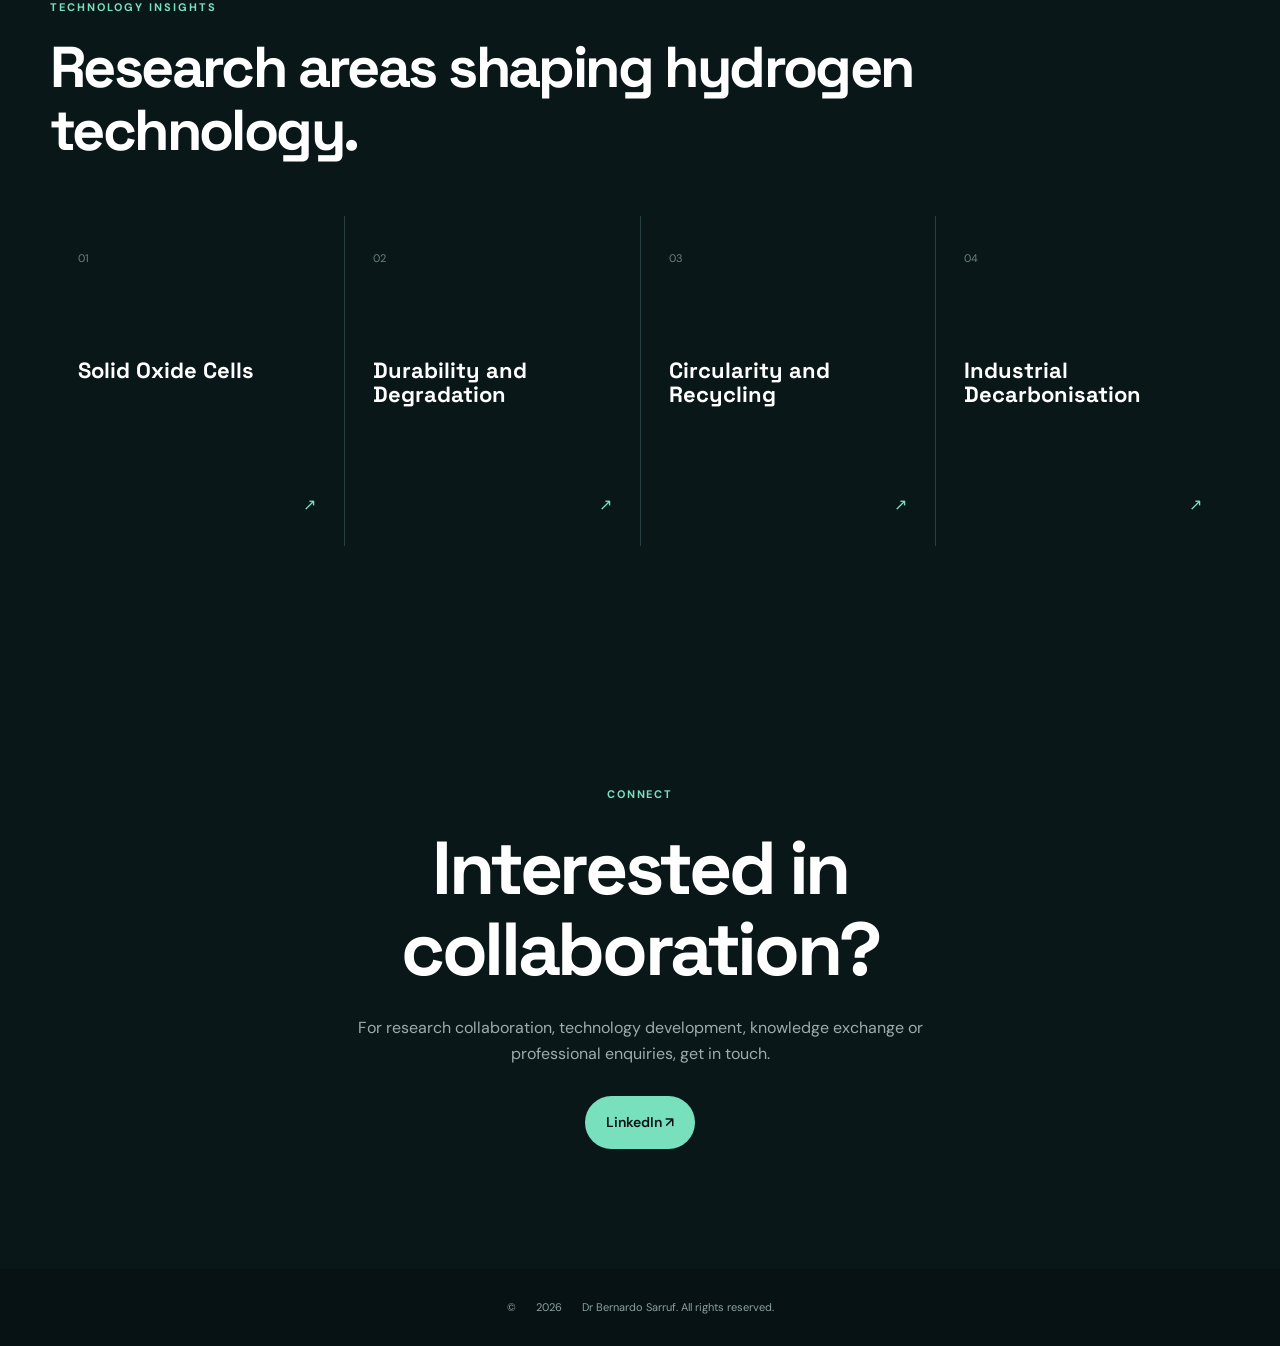
==== commit c03b09eb: "mobile optimisation" ====
--- a/index.html
+++ b/index.html
@@ -1,6 +1,7 @@
 <!DOCTYPE html>
 <html lang="en">
 <head>
+  <link rel="icon" type="image/svg+xml" href="favicon.svg">
   <meta charset="UTF-8">
   <meta name="viewport" content="width=device-width, initial-scale=1.0">
   <meta name="description" content="Dr Bernardo Sarruf — low-carbon hydrogen research, solid oxide cells, electrochemistry, materials science and industrial decarbonisation.">
@@ -39,7 +40,7 @@
             Materials Engineer and hydrogen energy researcher with 18+ years of experience in solid oxide cells, electrochemistry, materials development, durability and industrial decarbonisation.
           </p>
           <div class="hero-actions">
-            <a class="button button-primary" href="research.html">Explore research <span>↘</span></a>
+            <a class="button button-primary" href="research.html">Explore research <span>↘︎</span></a>
             <a class="button button-ghost" href="projects.html">View projects</a>
           </div>
           <div class="hero-meta">
@@ -172,7 +173,7 @@
               <li>Characterisation</li>
               <li>Electrochemical Assessment</li>
             </ul>
-            <span class="card-arrow">↗</span>
+            <span class="card-arrow">↗︎</span>
           </article>
           <article class="research-card">
             <span class="card-number">02</span>
@@ -182,7 +183,7 @@
               <li>Degradation rate</li>
               <li>Durability improvement</li>
             </ul>
-            <span class="card-arrow">↗</span>
+            <span class="card-arrow">↗︎</span>
           </article>
           <article class="research-card">
             <span class="card-number">03</span>
@@ -191,7 +192,7 @@
               <li>Cell scrap recycling</li>
               <li>Stack End of Life recycling</li>
             </ul>
-            <span class="card-arrow">↗</span>
+            <span class="card-arrow">↗︎</span>
           </article>
           <article class="research-card">
             <span class="card-number">04</span>
@@ -200,7 +201,7 @@
               <li>Iron ore enrichment</li>
               <li>Direct iron oxide reduction</li>
             </ul>
-            <span class="card-arrow">↗</span>
+            <span class="card-arrow">↗︎</span>
           </article>
         </div>
       </div>
@@ -212,7 +213,7 @@
         <h2>Interested in collaboration?</h2>
         <p>For research collaboration, technology development, knowledge exchange or professional enquiries, get in touch.</p>
         <div class="cta-actions">
-          <a class="button button-light" href="https://www.linkedin.com/in/bernardo-sarruf/" target="_blank" rel="noopener">LinkedIn ↗</a>
+          <a class="button button-light" href="https://www.linkedin.com/in/bernardo-sarruf/" target="_blank" rel="noopener">LinkedIn ↗︎</a>
         </div>
       </div>
     </section>
--- a/css/style.css
+++ b/css/style.css
@@ -1,6 +1,7 @@
 *{box-sizing:border-box;margin:0;padding:0}
 :root{--ink:#0b1719;--muted:#637477;--line:#dfe7e5;--paper:#f6f8f6;--white:#fff;--accent:#78e0bd;--accent2:#42bda1;--dark:#0a1719;--max:1180px}
-html{scroll-behavior:smooth}
+html{scroll-behavior:smooth;width:100%;max-width:100%;overflow-x:clip}
+body{width:100%;max-width:100%;overflow-x:clip}
 body{font-family:"DM Sans",sans-serif;color:var(--ink);background:var(--paper);line-height:1.6}
 h1,h2,h3,.brand{font-family:"Space Grotesk",sans-serif}
 h1,h2,h3{line-height:1.08}
@@ -23,6 +24,7 @@
 .hero-text{font-size:19px;color:#c1d0d0;max-width:650px;margin:28px 0 32px}
 .hero-actions{display:flex;gap:12px;flex-wrap:wrap}.hero .button-primary{background:#f4f7f5;color:#071819;border-color:#f4f7f5}.hero .button-ghost{color:#f4f7f5;border-color:rgba(244,247,245,.55);background:rgba(4,24,25,.18)}
 .button{display:inline-flex;align-items:center;gap:14px;border-radius:100px;padding:14px 20px;font-weight:600;font-size:14px;border:1px solid transparent;transition:.2s}
+.button span,.card-arrow,.publication-link,.testimonial-link{font-family:Arial,Helvetica,sans-serif;font-variant-emoji:text}
 .button-primary{background:var(--ink);color:#fff}.button-primary:hover{transform:translateY(-2px)}
 .button-ghost{border-color:var(--line)}.button-ghost:hover{border-color:var(--ink)}
 .hero-meta{display:flex;gap:35px;margin-top:65px;padding-top:24px;border-top:1px solid rgba(197,221,219,.22)}
@@ -50,11 +52,11 @@
 .feature-project{display:grid;grid-template-columns:1fr 1fr;border:1px solid var(--line);background:#fff;margin-bottom:22px}.project-visual{min-height:390px;position:relative;display:grid;place-items:center;overflow:hidden;background:#0d2426;color:var(--accent)}.project-visual img{width:100%;height:100%;object-fit:cover;display:block}.project-visual.hydrogencent{background:#eef2f0}.project-visual.hydrogencent img{object-fit:cover}.project-visual>span{font:600 80px "Space Grotesk";letter-spacing:-.07em;position:relative;z-index:2}.rings{position:absolute;width:500px;height:500px;border:1px solid rgba(120,224,189,.25);border-radius:50%}.rings:before,.rings:after{content:"";position:absolute;border:1px solid rgba(120,224,189,.18);border-radius:50%;inset:70px}.rings:after{inset:145px}.project-content{padding:55px}.project-tag{font-size:10px;letter-spacing:.16em;font-weight:700;color:var(--accent2);margin-bottom:15px}.project-content h3{font-size:38px;margin-bottom:18px}.project-content>p{color:var(--muted);font-size:16px}.project-facts{display:flex;flex-wrap:wrap;gap:8px;margin-top:25px}.project-facts span{font-size:11px;border:1px solid var(--line);border-radius:30px;padding:7px 10px;color:var(--muted)}
 .project-grid{display:grid;grid-template-columns:1fr 1fr;gap:22px}.project-card{background:#fff;border:1px solid var(--line)}.mini-visual{height:260px;display:grid;place-items:center;position:relative;overflow:hidden}.mini-visual img{width:100%;height:100%;object-fit:cover;display:block}.image-visual{background:#eef2f0}.mini-visual span{font:600 44px "Space Grotesk";position:relative;z-index:2}.coating{background:#e2eee9;color:#143d36}.coating:before{content:"";position:absolute;width:330px;height:330px;border-radius:50%;border:50px solid rgba(66,189,161,.13)}.coating span span{color:#42bda1}.flexell{background:#17292c;color:#baffea}.flexell:before{content:"";position:absolute;width:520px;height:120px;border:1px solid rgba(120,224,189,.35);border-radius:50%;transform:rotate(-25deg)}.project-body{padding:30px}.project-body h3{font-size:28px;margin-bottom:10px}.project-body p:not(.project-tag){color:var(--muted);font-size:14px}
 .publications{background:#e8eeeb}.publication-panel{background:#fff;border:1px solid var(--line);padding:30px}.publication-stat{display:flex;align-items:end;gap:15px;padding-bottom:25px;border-bottom:1px solid var(--line)}.publication-stat strong{font:600 56px "Space Grotesk";color:var(--accent2)}.publication-stat span{font-size:12px;color:var(--muted);padding-bottom:9px}.pub-placeholder{padding:65px 20px}.pub-year{font-size:10px;letter-spacing:.16em;color:var(--accent2);font-weight:700}.pub-placeholder h3{font-size:29px;margin:15px 0 10px}.pub-placeholder p{color:var(--muted);font-size:14px;margin-bottom:20px}.pub-placeholder a{font-weight:600;font-size:14px}.button-dark{background:var(--ink);color:#fff;margin-top:30px}
-.network-section{background:var(--paper)}.network-head>p{max-width:420px;color:var(--muted);font-size:15px}.map-card{height:430px;position:relative;overflow:hidden;border-radius:26px;background:#0d2022;border:1px solid #254144}.network-map-card{height:auto;aspect-ratio:1840/854;background:#0d2022}.network-map-card img{width:100%;height:100%;display:block;object-fit:cover}.network-countries{display:flex;flex-wrap:wrap;gap:8px;margin-top:16px}.network-countries span{font-size:10px;letter-spacing:.02em;color:var(--muted);border:1px solid var(--line);border-radius:30px;padding:6px 9px;background:#fff}.map-grid{position:absolute;inset:0;background-image:linear-gradient(rgba(120,224,189,.055) 1px,transparent 1px),linear-gradient(90deg,rgba(120,224,189,.055) 1px,transparent 1px);background-size:40px 40px}.map-title{position:absolute;left:30px;top:28px;font-size:10px;letter-spacing:.16em;color:#8ca2a3}.map-point{position:absolute;color:#c8ffeb;font-size:12px;display:flex;align-items:center;gap:8px}.map-point:before{content:"";width:9px;height:9px;border-radius:50%;background:var(--accent);box-shadow:0 0 0 7px rgba(120,224,189,.1)}.uk{left:50%;top:31%}.eu{left:63%;top:36%}.br{left:38%;top:66%}.na{left:20%;top:37%}.au{left:79%;top:71%}.map-lines{position:absolute;inset:0;width:100%;height:100%;pointer-events:none}.map-lines path{fill:none;stroke:rgba(120,224,189,.35);stroke-width:1;stroke-dasharray:5 8}
+.network-section{background:var(--paper)}.network-head>p{max-width:420px;color:var(--muted);font-size:15px}.map-card{height:430px;width:100%;max-width:100%;box-sizing:border-box;position:relative;overflow:hidden;border-radius:26px;background:#0d2022;border:1px solid #254144}.network-map-card{height:auto;aspect-ratio:1840/854;background:#0d2022}.network-map-card img{width:100%;height:100%;display:block;object-fit:cover}.network-countries{display:flex;flex-wrap:wrap;gap:8px;margin-top:16px}.network-countries span{font-size:10px;letter-spacing:.02em;color:var(--muted);border:1px solid var(--line);border-radius:30px;padding:6px 9px;background:#fff}.map-grid{position:absolute;inset:0;background-image:linear-gradient(rgba(120,224,189,.055) 1px,transparent 1px),linear-gradient(90deg,rgba(120,224,189,.055) 1px,transparent 1px);background-size:40px 40px}.map-title{position:absolute;left:30px;top:28px;font-size:10px;letter-spacing:.16em;color:#8ca2a3}.map-point{position:absolute;color:#c8ffeb;font-size:12px;display:flex;align-items:center;gap:8px}.map-point:before{content:"";width:9px;height:9px;border-radius:50%;background:var(--accent);box-shadow:0 0 0 7px rgba(120,224,189,.1)}.uk{left:50%;top:31%}.eu{left:63%;top:36%}.br{left:38%;top:66%}.na{left:20%;top:37%}.au{left:79%;top:71%}.map-lines{position:absolute;inset:0;width:100%;max-width:100%;height:100%;pointer-events:none;display:block;overflow:hidden}.map-lines path{fill:none;stroke:rgba(120,224,189,.35);stroke-width:1;stroke-dasharray:5 8}
 .cta-section{padding:120px 0;background:var(--dark);color:#fff}.cta-inner{text-align:center;max-width:780px}.cta-inner .eyebrow{margin-bottom:25px}.cta-inner h2{font-size:clamp(46px,6vw,75px)}.cta-inner>p:not(.eyebrow){color:#9eacad;max-width:580px;margin:25px auto 30px}.button-light{background:var(--accent);color:#071214;transition:transform .2s,box-shadow .25s,filter .25s}.button-light:hover{transform:translateY(-2px);filter:brightness(1.06);box-shadow:0 0 22px rgba(120,224,189,.35),0 6px 20px rgba(0,0,0,.16)}.button-outline-light{border-color:#456164;color:#fff}.button-outline-light:hover{border-color:#fff}
 .footer{background:#071214;color:#8da0a2;padding:30px 0;font-size:11px}.footer-inner{display:flex;justify-content:center;align-items:center;text-align:center;gap:20px}.footer span{display:inline}
 @media(max-width:900px){.nav-links{gap:16px}.hero-grid,.two-col{grid-template-columns:1fr}.hero-grid{padding-top:20px}.hero-visual{height:480px}.hero-portrait-wrap{width:250px;height:250px;right:8%}.research-grid{grid-template-columns:1fr 1fr}.feature-project{grid-template-columns:1fr}.project-grid{grid-template-columns:1fr}.two-col{gap:45px}.section-heading,.network-head{align-items:start;flex-direction:column;gap:20px}}
-@media(max-width:650px){.container{width:min(calc(100% - 30px),var(--max))}.nav{height:66px}.menu-toggle{display:block}.nav-links{display:none;position:absolute;top:66px;left:15px;right:15px;background:#fff;border:1px solid var(--line);padding:20px;flex-direction:column;align-items:stretch;border-radius:16px;box-shadow:0 15px 40px rgba(0,0,0,.1)}.nav-links.open{display:flex}.nav-cta{text-align:center}.hero{padding-top:110px}.hero-grid{min-height:auto}.hero .eyebrow{color:#65d9bc}.hero h1{color:#fff;font-size:48px}.hero-text{font-size:16px}.hero-meta{gap:15px;flex-wrap:wrap;margin-top:40px}.hero-meta strong{font-size:23px}.hero-meta span{font-size:9px}.hero-visual{height:400px}.hero-portrait-wrap{width:210px;height:210px;right:50%;top:62%;transform:translate(50%,-50%)}.hero-photo-orbit.orbit-a{width:290px;height:180px}.hero-photo-orbit.orbit-b{width:340px;height:220px}.node{font-size:9px}.node-a{left:6%}.node-b{right:5%}.node-c{left:5%}.node-d{right:4%}.section{padding:80px 0}.research-grid{grid-template-columns:1fr}.research-card{min-height:260px}.icon{margin:40px 0 25px}.project-visual{min-height:280px}.project-visual>span{font-size:55px}.project-content{padding:30px}.project-content h3{font-size:29px}.mini-visual{height:210px}.map-card{height:360px}.map-point{font-size:10px}.footer-inner{flex-direction:column}}
+@media(max-width:650px){.network-section,.network-section .container{width:100%;max-width:100%;box-sizing:border-box;overflow-x:clip}.network-section .container{padding-left:15px;padding-right:15px}.map-card{width:100%;max-width:100%;box-sizing:border-box}.map-grid,.map-lines{max-width:100%;overflow:hidden}.container{width:min(calc(100% - 30px),var(--max))}.nav{height:66px}.menu-toggle{display:block}.nav-links{display:none;position:absolute;top:66px;left:15px;right:15px;background:#fff;border:1px solid var(--line);padding:20px;flex-direction:column;align-items:stretch;border-radius:16px;box-shadow:0 15px 40px rgba(0,0,0,.1)}.nav-links.open{display:flex}.nav-cta{text-align:center}.hero{padding-top:110px}.hero-grid{min-height:auto}.hero .eyebrow{color:#65d9bc}.hero h1{color:#fff;font-size:48px}.hero-text{font-size:16px}.hero-meta{gap:15px;flex-wrap:wrap;margin-top:40px}.hero-meta strong{font-size:23px}.hero-meta span{font-size:9px}.hero-visual{height:400px}.hero-portrait-wrap{width:210px;height:210px;right:50%;top:62%;transform:translate(50%,-50%)}.hero-photo-orbit.orbit-a{width:290px;height:180px}.hero-photo-orbit.orbit-b{width:340px;height:220px}.node{font-size:9px}.node-a{left:6%}.node-b{right:5%}.node-c{left:5%}.node-d{right:4%}.section{padding:80px 0}.research-grid{grid-template-columns:1fr}.research-card{min-height:260px}.icon{margin:40px 0 25px}.project-visual{min-height:280px}.project-visual>span{font-size:55px}.project-content{padding:30px}.project-content h3{font-size:29px}.mini-visual{height:210px}.map-card{height:360px}.map-point{font-size:10px}.footer-inner{flex-direction:column}}
 .page-hero{padding:160px 0 90px;background:var(--dark);color:#fff}.page-hero h1{font-size:clamp(52px,7vw,88px);max-width:850px;letter-spacing:-.055em}.page-hero h1 span{color:var(--accent)}.page-hero p:not(.eyebrow){color:#a7b6b7;max-width:650px;font-size:18px;margin-top:25px}.breadcrumb{font-size:10px;letter-spacing:.14em;color:#789091;margin-bottom:30px}.breadcrumb a{color:inherit;text-decoration:none;transition:color .2s}.breadcrumb a:hover{color:var(--accent)}.detail-section{padding:100px 0}.detail-grid{display:grid;grid-template-columns:repeat(2,1fr);gap:22px;margin-top:55px}.detail-card{padding:35px;background:#fff;border:1px solid var(--line)}.detail-card h3{font-size:23px;margin-bottom:12px}.detail-card p{font-size:14px;color:var(--muted)}
 
 /* Refined homepage interactions */
